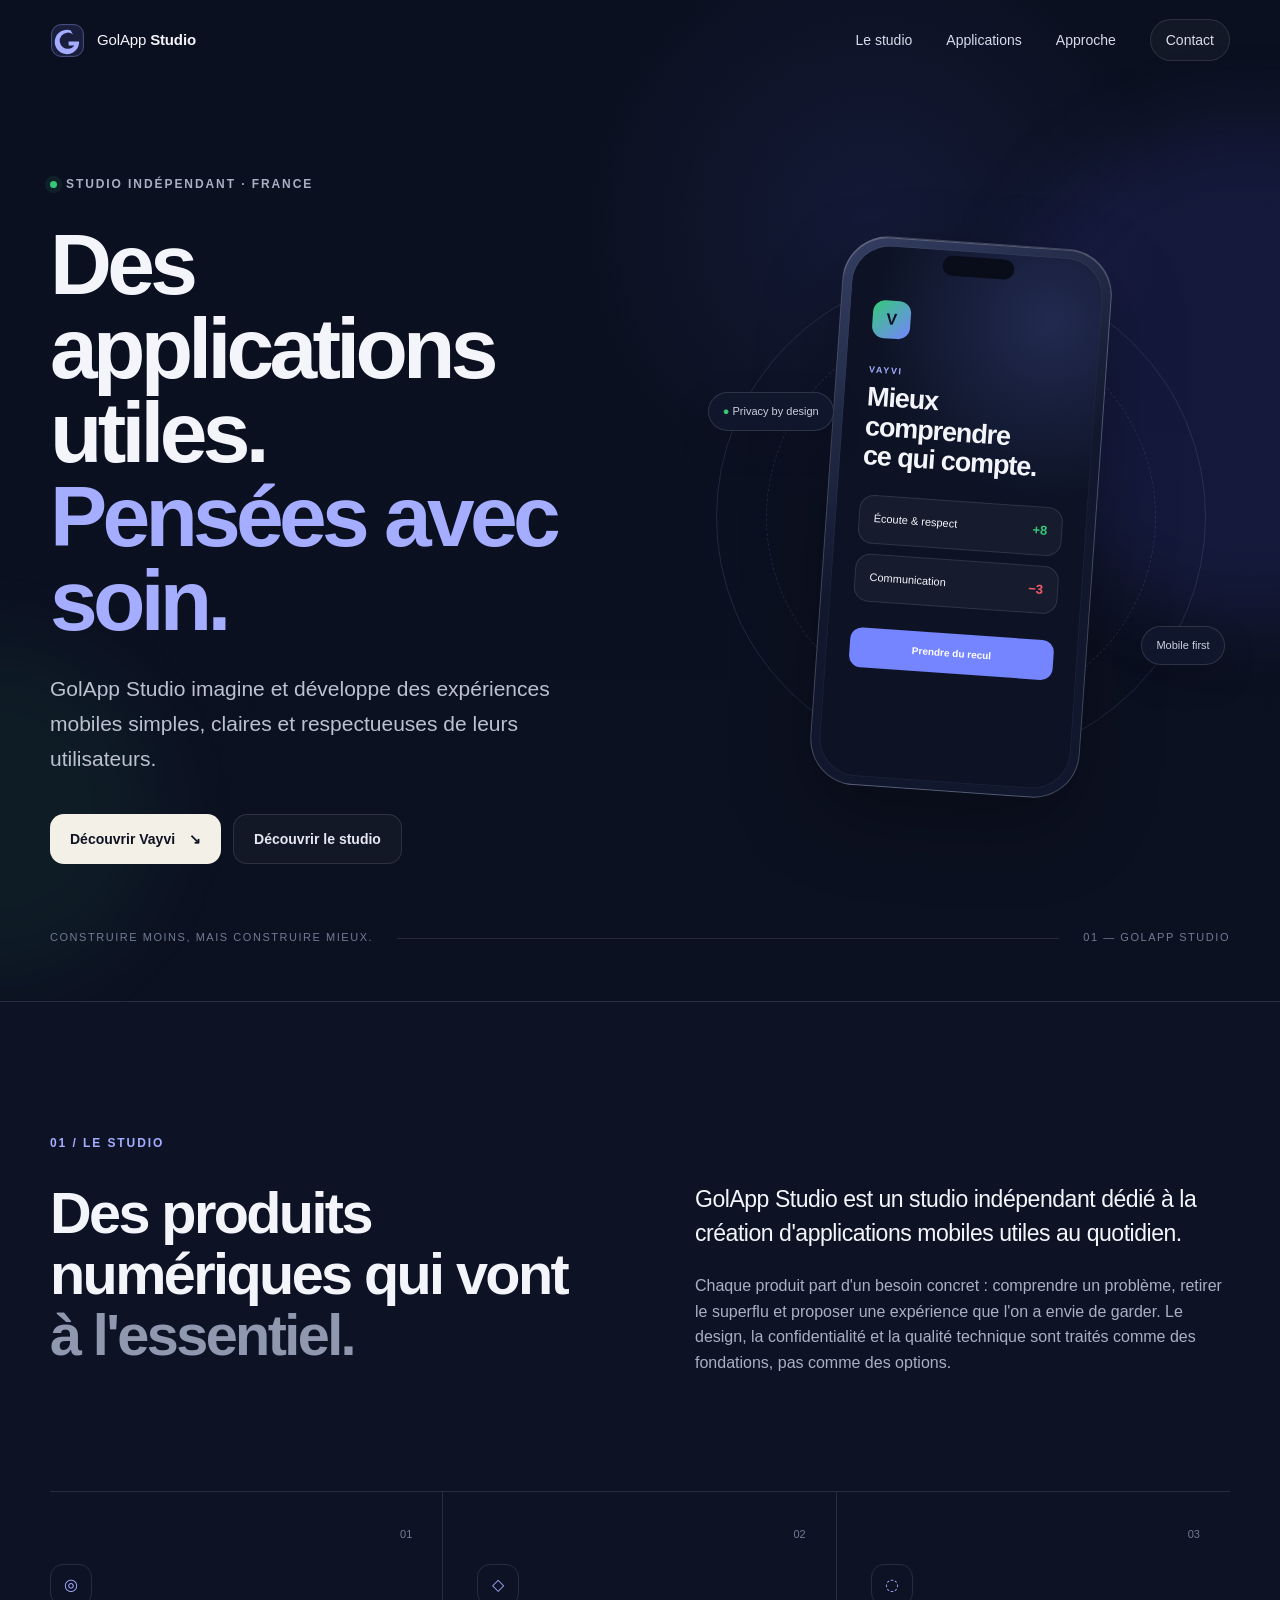
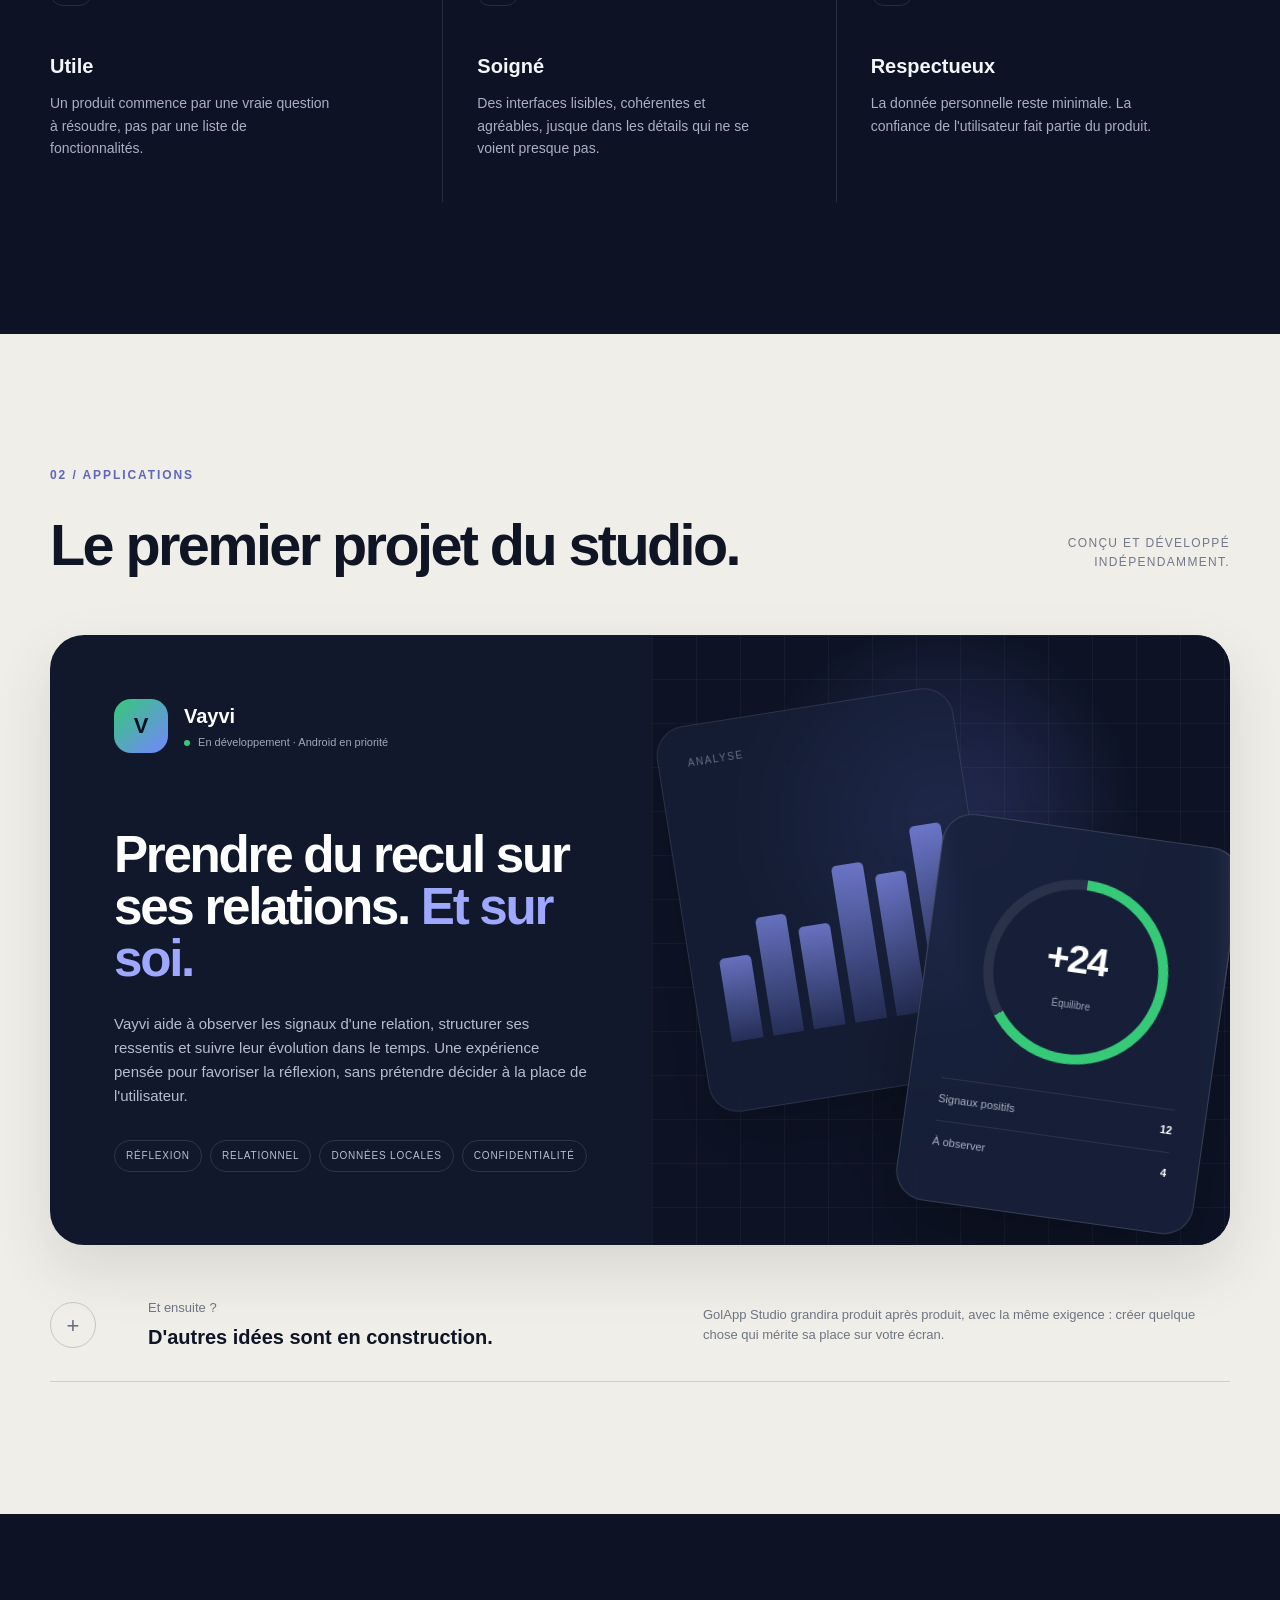
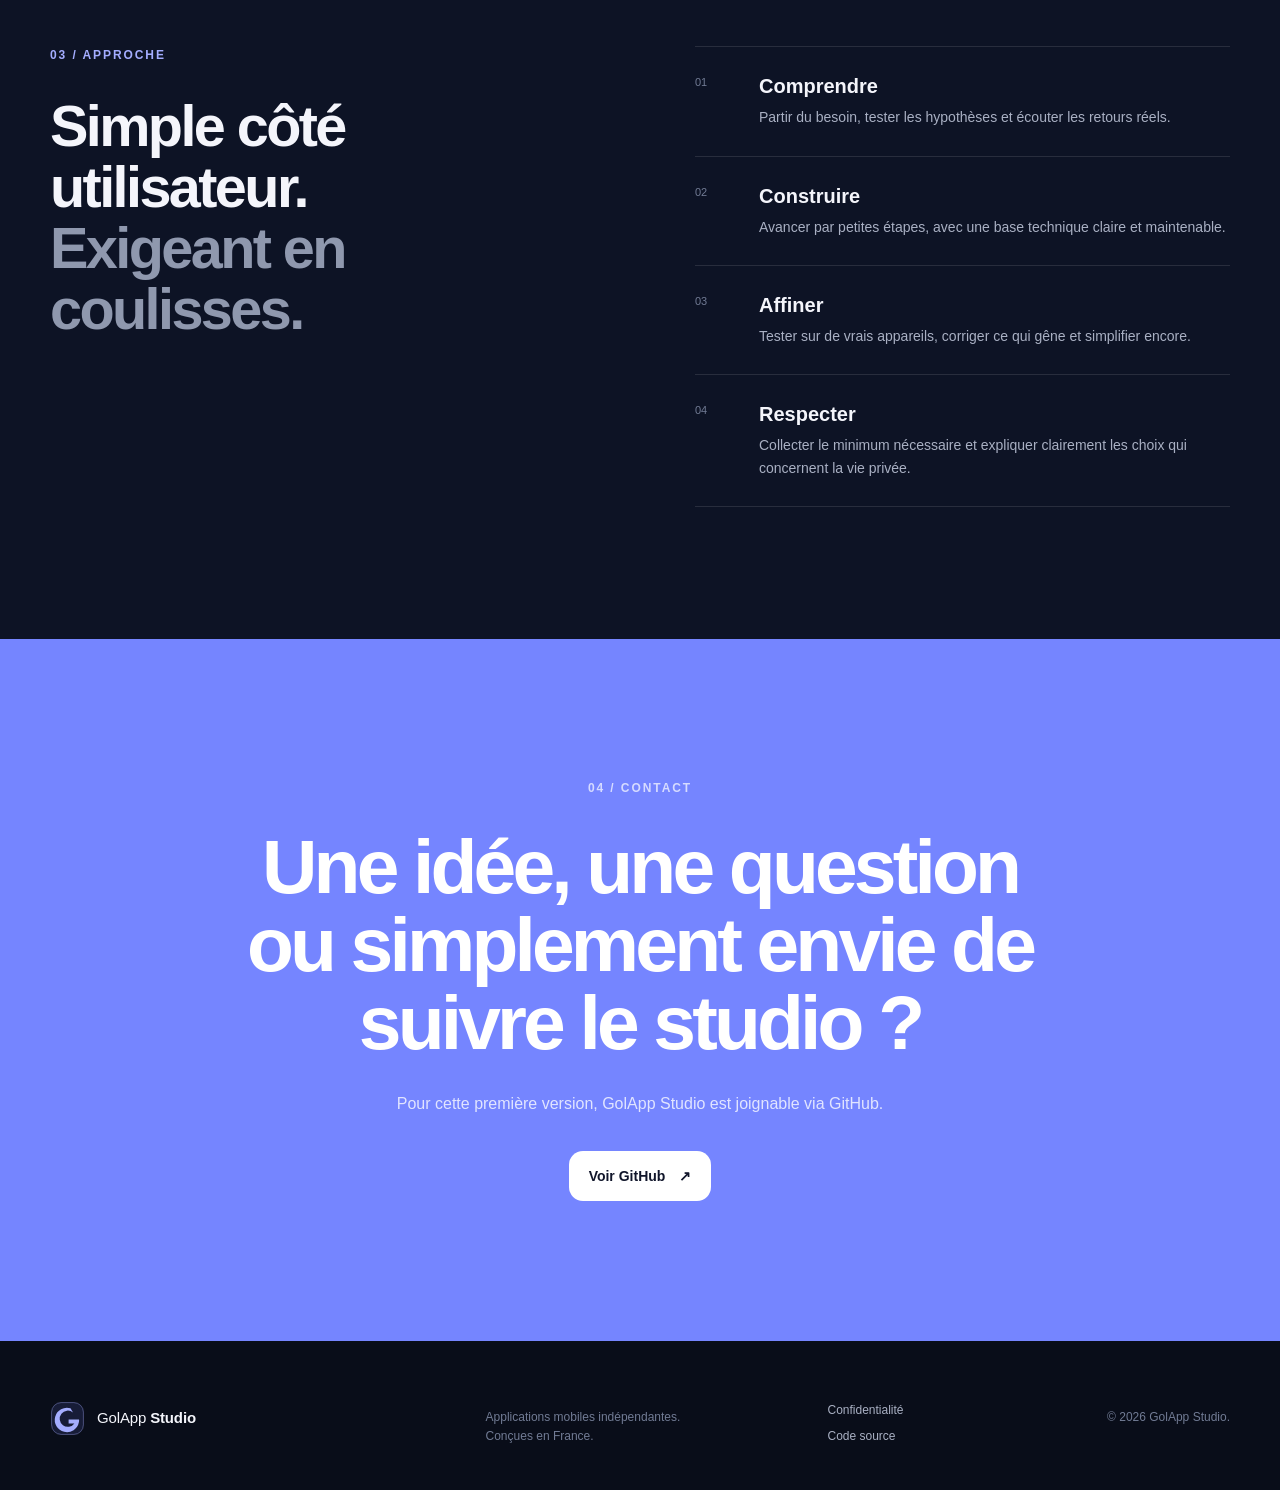
==== index.html @ 50e621d4 "feat: launch GolApp Studio showcase website" ====
<!doctype html>
<html lang="fr">
<head>
  <meta charset="utf-8">
  <meta name="viewport" content="width=device-width, initial-scale=1">
  <meta name="theme-color" content="#0b1020">
  <meta name="description" content="GolApp Studio conçoit des applications mobiles utiles, soignées et respectueuses de leurs utilisateurs. Découvrez le studio et Vayvi.">
  <meta property="og:title" content="GolApp Studio — Des applications utiles, pensées avec soin.">
  <meta property="og:description" content="Studio indépendant de création d'applications mobiles. Découvrez GolApp Studio et Vayvi.">
  <meta property="og:type" content="website">
  <meta property="og:locale" content="fr_FR">
  <link rel="canonical" href="https://shamsgolap.github.io/golapp-studio-website/">
  <link rel="icon" href="./favicon.svg" type="image/svg+xml">
  <link rel="stylesheet" href="./styles.css">
  <title>GolApp Studio — Studio indépendant d'applications mobiles</title>
</head>
<body>
  <a class="skip-link" href="#main">Aller au contenu</a>

  <header class="site-header" data-header>
    <div class="container nav-shell">
      <a class="brand" href="#top" aria-label="GolApp Studio — Accueil">
        <span class="brand-mark" aria-hidden="true">
          <svg viewBox="0 0 44 44" role="img">
            <rect x="2" y="2" width="40" height="40" rx="12"></rect>
            <path d="M28.9 14.4a10.2 10.2 0 1 0 1.8 13.8h-7.3v-5.1h13.1c.2 1.2.1 2.4-.2 3.6A15.3 15.3 0 1 1 25.8 9.2l3.1 5.2Z"></path>
          </svg>
        </span>
        <span>GolApp <strong>Studio</strong></span>
      </a>

      <button class="nav-toggle" type="button" aria-expanded="false" aria-controls="site-nav" data-nav-toggle>
        <span></span><span></span>
        <span class="sr-only">Ouvrir le menu</span>
      </button>

      <nav id="site-nav" class="site-nav" aria-label="Navigation principale" data-nav>
        <a href="#studio">Le studio</a>
        <a href="#applications">Applications</a>
        <a href="#approche">Approche</a>
        <a href="#contact" class="nav-cta">Contact</a>
      </nav>
    </div>
  </header>

  <main id="main">
    <section class="hero" id="top">
      <div class="hero-glow hero-glow-a" aria-hidden="true"></div>
      <div class="hero-glow hero-glow-b" aria-hidden="true"></div>
      <div class="container hero-grid">
        <div class="hero-copy reveal">
          <div class="eyebrow"><span class="status-dot"></span> Studio indépendant · France</div>
          <h1>Des applications utiles.<br><span>Pensées avec soin.</span></h1>
          <p class="hero-lead">
            GolApp Studio imagine et développe des expériences mobiles simples, claires et respectueuses de leurs utilisateurs.
          </p>
          <div class="hero-actions">
            <a class="button button-primary" href="#applications">Découvrir Vayvi <span aria-hidden="true">↘</span></a>
            <a class="button button-ghost" href="#studio">Découvrir le studio</a>
          </div>
        </div>

        <div class="hero-visual reveal reveal-delay" aria-label="Aperçu graphique de l'univers GolApp Studio">
          <div class="orbit orbit-one"></div>
          <div class="orbit orbit-two"></div>
          <div class="phone">
            <div class="phone-top"><span></span></div>
            <div class="phone-screen">
              <div class="mini-brand">V</div>
              <p class="phone-kicker">VAYVI</p>
              <h2>Mieux comprendre<br>ce qui compte.</h2>
              <div class="signal-card signal-green">
                <span>Écoute & respect</span>
                <strong>+8</strong>
              </div>
              <div class="signal-card signal-red">
                <span>Communication</span>
                <strong>−3</strong>
              </div>
              <div class="phone-pill">Prendre du recul</div>
            </div>
          </div>
          <div class="floating-chip chip-one"><span>●</span> Privacy by design</div>
          <div class="floating-chip chip-two">Mobile first</div>
        </div>
      </div>

      <div class="container hero-foot reveal">
        <p>Construire moins, mais construire mieux.</p>
        <div class="hero-line"></div>
        <span>01 — GolApp Studio</span>
      </div>
    </section>

    <section class="section studio-section" id="studio">
      <div class="container section-grid">
        <div class="section-heading reveal">
          <p class="section-index">01 / LE STUDIO</p>
          <h2>Des produits numériques qui vont <span>à l'essentiel.</span></h2>
        </div>
        <div class="section-copy reveal">
          <p class="large-copy">
            GolApp Studio est un studio indépendant dédié à la création d'applications mobiles utiles au quotidien.
          </p>
          <p>
            Chaque produit part d'un besoin concret : comprendre un problème, retirer le superflu et proposer une expérience que l'on a envie de garder. Le design, la confidentialité et la qualité technique sont traités comme des fondations, pas comme des options.
          </p>
        </div>
      </div>

      <div class="container principles">
        <article class="principle reveal">
          <span class="principle-number">01</span>
          <div class="principle-icon" aria-hidden="true">◎</div>
          <h3>Utile</h3>
          <p>Un produit commence par une vraie question à résoudre, pas par une liste de fonctionnalités.</p>
        </article>
        <article class="principle reveal">
          <span class="principle-number">02</span>
          <div class="principle-icon" aria-hidden="true">◇</div>
          <h3>Soigné</h3>
          <p>Des interfaces lisibles, cohérentes et agréables, jusque dans les détails qui ne se voient presque pas.</p>
        </article>
        <article class="principle reveal">
          <span class="principle-number">03</span>
          <div class="principle-icon" aria-hidden="true">◌</div>
          <h3>Respectueux</h3>
          <p>La donnée personnelle reste minimale. La confiance de l'utilisateur fait partie du produit.</p>
        </article>
      </div>
    </section>

    <section class="section apps-section" id="applications">
      <div class="container">
        <div class="section-heading section-heading-row reveal">
          <div>
            <p class="section-index">02 / APPLICATIONS</p>
            <h2>Le premier projet du studio.</h2>
          </div>
          <p class="section-note">Conçu et développé<br>indépendamment.</p>
        </div>

        <article class="project-card reveal">
          <div class="project-copy">
            <div class="project-meta">
              <span class="app-icon" aria-hidden="true">V</span>
              <div>
                <p class="project-name">Vayvi</p>
                <p class="project-state"><span></span> En développement · Android en priorité</p>
              </div>
            </div>
            <h3>Prendre du recul sur ses relations. <span>Et sur soi.</span></h3>
            <p class="project-description">
              Vayvi aide à observer les signaux d'une relation, structurer ses ressentis et suivre leur évolution dans le temps. Une expérience pensée pour favoriser la réflexion, sans prétendre décider à la place de l'utilisateur.
            </p>
            <div class="tag-row" aria-label="Caractéristiques de Vayvi">
              <span>Réflexion</span>
              <span>Relationnel</span>
              <span>Données locales</span>
              <span>Confidentialité</span>
            </div>
          </div>

          <div class="project-art" aria-hidden="true">
            <div class="vayvi-card card-back">
              <div class="card-label">ANALYSE</div>
              <div class="chart">
                <i style="height:38%"></i><i style="height:54%"></i><i style="height:47%"></i><i style="height:72%"></i><i style="height:65%"></i><i style="height:84%"></i>
              </div>
            </div>
            <div class="vayvi-card card-front">
              <div class="score-ring">
                <div><strong>+24</strong><span>Équilibre</span></div>
              </div>
              <div class="mini-stat"><span>Signaux positifs</span><strong>12</strong></div>
              <div class="mini-stat"><span>À observer</span><strong>4</strong></div>
            </div>
          </div>
        </article>

        <div class="next-project reveal">
          <span class="next-index">+</span>
          <div>
            <p>Et ensuite ?</p>
            <h3>D'autres idées sont en construction.</h3>
          </div>
          <p>GolApp Studio grandira produit après produit, avec la même exigence : créer quelque chose qui mérite sa place sur votre écran.</p>
        </div>
      </div>
    </section>

    <section class="section approach-section" id="approche">
      <div class="container section-grid">
        <div class="section-heading reveal">
          <p class="section-index">03 / APPROCHE</p>
          <h2>Simple côté utilisateur.<br><span>Exigeant en coulisses.</span></h2>
        </div>
        <div class="approach-list reveal">
          <div class="approach-item">
            <span>01</span>
            <div><h3>Comprendre</h3><p>Partir du besoin, tester les hypothèses et écouter les retours réels.</p></div>
          </div>
          <div class="approach-item">
            <span>02</span>
            <div><h3>Construire</h3><p>Avancer par petites étapes, avec une base technique claire et maintenable.</p></div>
          </div>
          <div class="approach-item">
            <span>03</span>
            <div><h3>Affiner</h3><p>Tester sur de vrais appareils, corriger ce qui gêne et simplifier encore.</p></div>
          </div>
          <div class="approach-item">
            <span>04</span>
            <div><h3>Respecter</h3><p>Collecter le minimum nécessaire et expliquer clairement les choix qui concernent la vie privée.</p></div>
          </div>
        </div>
      </div>
    </section>

    <section class="contact-section" id="contact">
      <div class="container contact-inner reveal">
        <p class="section-index">04 / CONTACT</p>
        <h2>Une idée, une question<br>ou simplement envie de suivre le studio ?</h2>
        <p>Pour cette première version, GolApp Studio est joignable via GitHub.</p>
        <a class="button button-light" href="https://github.com/ShamsGolap" target="_blank" rel="noopener noreferrer">
          Voir GitHub <span aria-hidden="true">↗</span>
        </a>
      </div>
    </section>
  </main>

  <footer class="site-footer">
    <div class="container footer-grid">
      <a class="brand footer-brand" href="#top">
        <span class="brand-mark" aria-hidden="true">
          <svg viewBox="0 0 44 44"><rect x="2" y="2" width="40" height="40" rx="12"></rect><path d="M28.9 14.4a10.2 10.2 0 1 0 1.8 13.8h-7.3v-5.1h13.1c.2 1.2.1 2.4-.2 3.6A15.3 15.3 0 1 1 25.8 9.2l3.1 5.2Z"></path></svg>
        </span>
        <span>GolApp <strong>Studio</strong></span>
      </a>
      <p>Applications mobiles indépendantes.<br>Conçues en France.</p>
      <div class="footer-links">
        <a href="./confidentialite.html">Confidentialité</a>
        <a href="https://github.com/ShamsGolap/golapp-studio-website" target="_blank" rel="noopener noreferrer">Code source</a>
      </div>
      <p class="copyright">© <span data-year>2026</span> GolApp Studio.</p>
    </div>
  </footer>

  <script src="./script.js"></script>
</body>
</html>
---- styles.css ----
:root {
  --bg: #0b1020;
  --bg-soft: #10172b;
  --surface: #141d35;
  --surface-2: #18223c;
  --ink: #f4f5fb;
  --muted: #a9b0c3;
  --faint: #717b94;
  --line: rgba(255,255,255,.11);
  --accent: #7585ff;
  --accent-2: #a4adff;
  --green: #35c978;
  --red: #f45b69;
  --cream: #f3f0e8;
  --dark-ink: #101526;
  --radius: 28px;
  --container: 1180px;
  --shadow: 0 32px 80px rgba(0,0,0,.28);
}

* { box-sizing: border-box; }
html { scroll-behavior: smooth; }
body {
  margin: 0;
  background: var(--bg);
  color: var(--ink);
  font-family: Inter, ui-sans-serif, -apple-system, BlinkMacSystemFont, "Segoe UI", sans-serif;
  font-size: 16px;
  line-height: 1.6;
  -webkit-font-smoothing: antialiased;
}
body.nav-open { overflow: hidden; }
a { color: inherit; text-decoration: none; }
button, a { -webkit-tap-highlight-color: transparent; }
button { font: inherit; }
svg { display: block; width: 100%; height: 100%; }
.container { width: min(calc(100% - 48px), var(--container)); margin-inline: auto; }
.sr-only {
  position: absolute; width: 1px; height: 1px; padding: 0; margin: -1px;
  overflow: hidden; clip: rect(0,0,0,0); white-space: nowrap; border: 0;
}
.skip-link {
  position: fixed; z-index: 100; top: 12px; left: 12px; padding: 10px 14px;
  background: var(--cream); color: var(--dark-ink); border-radius: 10px;
  transform: translateY(-160%); transition: transform .2s ease;
}
.skip-link:focus { transform: translateY(0); }

.site-header {
  position: fixed; z-index: 50; top: 0; left: 0; right: 0;
  transition: background .25s ease, border-color .25s ease, backdrop-filter .25s ease;
}
.site-header.scrolled {
  background: rgba(11,16,32,.78);
  border-bottom: 1px solid var(--line);
  backdrop-filter: blur(18px);
}
.nav-shell { min-height: 80px; display: flex; align-items: center; justify-content: space-between; }
.brand { display: inline-flex; align-items: center; gap: 12px; font-size: 15px; letter-spacing: -.01em; }
.brand strong { font-weight: 650; }
.brand-mark { width: 35px; height: 35px; }
.brand-mark rect { fill: rgba(117,133,255,.13); stroke: rgba(164,173,255,.5); }
.brand-mark path { fill: var(--accent-2); }
.site-nav { display: flex; align-items: center; gap: 34px; color: #d8dceb; font-size: 14px; }
.site-nav > a { transition: color .2s ease; }
.site-nav > a:hover, .site-nav > a:focus-visible { color: #fff; }
.nav-cta {
  padding: 9px 15px; border: 1px solid var(--line); border-radius: 999px;
  background: rgba(255,255,255,.035);
}
.nav-toggle { display: none; border: 0; background: transparent; color: #fff; width: 44px; height: 44px; }
.nav-toggle span:not(.sr-only) { display: block; width: 22px; height: 1px; background: currentColor; margin: 6px auto; }

.hero {
  position: relative; min-height: 900px; overflow: hidden;
  padding: 170px 0 54px;
  background:
    radial-gradient(circle at 68% 22%, rgba(81,95,219,.12), transparent 25%),
    linear-gradient(180deg, #0b1020 0%, #0c1121 100%);
}
.hero::before {
  content: ""; position: absolute; inset: 0; pointer-events: none; opacity: .22;
  background-image: linear-gradient(rgba(255,255,255,.035) 1px, transparent 1px), linear-gradient(90deg, rgba(255,255,255,.035) 1px, transparent 1px);
  background-size: 64px 64px;
  mask-image: linear-gradient(to bottom, rgba(0,0,0,.7), transparent 85%);
}
.hero-glow { position: absolute; border-radius: 50%; filter: blur(40px); pointer-events: none; }
.hero-glow-a { width: 500px; height: 500px; right: -220px; top: 120px; background: rgba(95,91,255,.12); }
.hero-glow-b { width: 340px; height: 340px; left: -180px; bottom: 20px; background: rgba(53,201,120,.06); }
.hero-grid { position: relative; display: grid; grid-template-columns: 1.03fr .97fr; gap: 70px; align-items: center; }
.eyebrow, .section-index {
  text-transform: uppercase; font-size: 12px; font-weight: 650; letter-spacing: .16em; color: var(--muted);
}
.eyebrow { display: inline-flex; gap: 9px; align-items: center; margin-bottom: 28px; }
.status-dot { width: 7px; height: 7px; border-radius: 50%; background: var(--green); box-shadow: 0 0 0 5px rgba(53,201,120,.09); }
.hero h1 {
  max-width: 760px; margin: 0; font-size: clamp(54px, 6.7vw, 92px); line-height: .98;
  letter-spacing: -.055em; font-weight: 720;
}
.hero h1 span { color: var(--accent-2); }
.hero-lead { max-width: 610px; margin: 30px 0 0; color: #bbc1d0; font-size: clamp(18px, 2vw, 21px); line-height: 1.65; }
.hero-actions { display: flex; flex-wrap: wrap; gap: 12px; margin-top: 38px; }
.button {
  min-height: 50px; display: inline-flex; align-items: center; justify-content: center; gap: 14px;
  padding: 0 20px; border-radius: 14px; font-size: 14px; font-weight: 650;
  transition: transform .2s ease, background .2s ease, border-color .2s ease;
}
.button:hover { transform: translateY(-2px); }
.button-primary { color: #0e1324; background: var(--cream); }
.button-ghost { border: 1px solid var(--line); background: rgba(255,255,255,.03); color: #e5e8f2; }
.button-ghost:hover { border-color: rgba(255,255,255,.22); background: rgba(255,255,255,.06); }

.hero-visual { position: relative; min-height: 570px; display: grid; place-items: center; }
.orbit { position: absolute; border: 1px solid rgba(164,173,255,.14); border-radius: 50%; }
.orbit-one { width: 490px; height: 490px; }
.orbit-two { width: 390px; height: 390px; border-style: dashed; }
.phone {
  position: relative; z-index: 2; width: 270px; height: 550px; padding: 9px;
  border-radius: 46px; background: linear-gradient(145deg, #343e61, #11182e 50%);
  border: 1px solid rgba(255,255,255,.2); box-shadow: var(--shadow), inset 0 1px rgba(255,255,255,.2);
  transform: rotate(4deg);
}
.phone::after {
  content: ""; position: absolute; inset: 8px; border-radius: 38px; pointer-events: none;
  box-shadow: inset 0 0 0 1px rgba(255,255,255,.04);
}
.phone-top { position: absolute; z-index: 4; left: 50%; top: 14px; transform: translateX(-50%); width: 72px; height: 20px; background: #090d19; border-radius: 14px; }
.phone-screen { height: 100%; padding: 54px 23px 22px; border-radius: 38px; overflow: hidden; background: radial-gradient(circle at 80% 12%, rgba(117,133,255,.2), transparent 35%), #0d1325; }
.mini-brand { display: grid; place-items: center; width: 38px; height: 38px; border-radius: 12px; font-weight: 800; color: #0c1120; background: linear-gradient(135deg, var(--green), var(--accent)); }
.phone-kicker { margin: 25px 0 6px; color: var(--accent-2); letter-spacing: .18em; font-size: 9px; font-weight: 750; }
.phone h2 { margin: 0 0 24px; font-size: 27px; line-height: 1.08; letter-spacing: -.04em; }
.signal-card { display: flex; align-items: center; justify-content: space-between; margin: 10px 0; padding: 13px 14px; border: 1px solid var(--line); border-radius: 15px; background: rgba(255,255,255,.04); font-size: 11px; }
.signal-card strong { font-size: 13px; }
.signal-green strong { color: var(--green); }
.signal-red strong { color: var(--red); }
.phone-pill { margin-top: 26px; padding: 12px; border-radius: 12px; text-align: center; background: var(--accent); color: #fff; font-size: 10px; font-weight: 700; }
.floating-chip {
  position: absolute; z-index: 4; padding: 10px 14px; border: 1px solid rgba(255,255,255,.12);
  border-radius: 999px; background: rgba(18,26,48,.8); backdrop-filter: blur(14px);
  box-shadow: 0 12px 35px rgba(0,0,0,.18); color: #cbd0df; font-size: 11px;
}
.floating-chip span { color: var(--green); }
.chip-one { left: 3%; top: 28%; }
.chip-two { right: 1%; bottom: 24%; }
.hero-foot { position: relative; display: flex; align-items: center; gap: 24px; margin-top: 65px; color: var(--faint); font-size: 11px; text-transform: uppercase; letter-spacing: .14em; }
.hero-foot p { margin: 0; white-space: nowrap; }
.hero-line { flex: 1; height: 1px; background: var(--line); }

.section { padding: 132px 0; }
.section-grid { display: grid; grid-template-columns: 1fr 1fr; gap: 110px; }
.section-index { margin: 0 0 30px; color: var(--accent-2); }
.section-heading h2 { margin: 0; font-size: clamp(40px, 4.5vw, 62px); line-height: 1.06; letter-spacing: -.045em; }
.section-heading h2 span { color: #8f98ae; }
.section-copy { padding-top: 48px; color: var(--muted); }
.section-copy p { max-width: 560px; }
.large-copy { margin-top: 0; color: var(--ink); font-size: 23px; line-height: 1.48; letter-spacing: -.02em; }
.studio-section { background: #0d1325; border-top: 1px solid var(--line); }
.principles { display: grid; grid-template-columns: repeat(3, 1fr); margin-top: 100px; border-top: 1px solid var(--line); }
.principle { position: relative; min-height: 310px; padding: 32px 34px 22px 0; border-right: 1px solid var(--line); }
.principle + .principle { padding-left: 34px; }
.principle:last-child { border-right: 0; padding-right: 0; }
.principle-number { position: absolute; top: 34px; right: 30px; color: var(--faint); font-size: 11px; }
.principle-icon { width: 42px; height: 42px; margin: 40px 0 44px; display: grid; place-items: center; border: 1px solid var(--line); border-radius: 13px; color: var(--accent-2); }
.principle h3 { margin: 0 0 10px; font-size: 20px; }
.principle p { max-width: 290px; margin: 0; color: var(--muted); font-size: 14px; }

.apps-section { background: #f0eee8; color: var(--dark-ink); }
.apps-section .section-index { color: #5f66bb; }
.section-heading-row { display: flex; align-items: flex-end; justify-content: space-between; margin-bottom: 58px; }
.section-note { margin: 0 0 4px; color: #73788a; font-size: 12px; text-align: right; text-transform: uppercase; letter-spacing: .11em; }
.project-card {
  min-height: 610px; display: grid; grid-template-columns: 1.02fr .98fr; overflow: hidden;
  background: #11182c; color: #fff; border-radius: 34px; box-shadow: 0 24px 60px rgba(36,40,55,.12);
}
.project-copy { padding: clamp(34px,5vw,72px); }
.project-meta { display: flex; align-items: center; gap: 16px; margin-bottom: 76px; }
.app-icon { display: grid; place-items: center; width: 54px; height: 54px; flex: none; border-radius: 17px; background: linear-gradient(135deg, var(--green), var(--accent)); color: #0c1120; font-size: 22px; font-weight: 850; }
.project-name { margin: 0; font-size: 20px; font-weight: 700; }
.project-state { margin: 2px 0 0; color: #9fa7bc; font-size: 11px; }
.project-state span { display: inline-block; width: 6px; height: 6px; margin-right: 5px; border-radius: 50%; background: var(--green); }
.project-card h3 { max-width: 610px; margin: 0; font-size: clamp(38px,4vw,57px); line-height: 1.02; letter-spacing: -.045em; }
.project-card h3 span { color: #9fa8ff; }
.project-description { max-width: 570px; margin: 27px 0 32px; color: #b7bdcd; font-size: 15px; }
.tag-row { display: flex; flex-wrap: wrap; gap: 8px; }
.tag-row span { padding: 7px 11px; border: 1px solid rgba(255,255,255,.12); border-radius: 999px; color: #b9c0d0; font-size: 10px; text-transform: uppercase; letter-spacing: .08em; }
.project-art { position: relative; overflow: hidden; min-height: 610px; background: radial-gradient(circle at 50% 30%, rgba(117,133,255,.25), transparent 38%), #0d1325; }
.project-art::before { content: ""; position: absolute; inset: 0; background-image: linear-gradient(rgba(255,255,255,.035) 1px, transparent 1px), linear-gradient(90deg, rgba(255,255,255,.035) 1px, transparent 1px); background-size: 44px 44px; }
.vayvi-card { position: absolute; width: 300px; height: 390px; border: 1px solid rgba(255,255,255,.14); border-radius: 30px; background: rgba(24,34,60,.88); backdrop-filter: blur(12px); box-shadow: 0 35px 70px rgba(0,0,0,.25); }
.card-back { left: 5%; top: 70px; padding: 29px; transform: rotate(-9deg); opacity: .7; }
.card-front { right: 2%; bottom: 26px; padding: 31px; transform: rotate(8deg); }
.card-label { color: #8f98ae; font-size: 10px; letter-spacing: .16em; }
.chart { height: 220px; display: flex; align-items: flex-end; gap: 10px; margin-top: 54px; }
.chart i { flex: 1; border-radius: 5px 5px 0 0; background: linear-gradient(to top, rgba(117,133,255,.25), #8c98ff); }
.score-ring { width: 185px; height: 185px; margin: 18px auto 30px; display: grid; place-items: center; border-radius: 50%; background: conic-gradient(var(--green) 0 65%, rgba(255,255,255,.08) 65%); position: relative; }
.score-ring::after { content: ""; position: absolute; inset: 10px; border-radius: 50%; background: #171f38; }
.score-ring div { position: relative; z-index: 2; text-align: center; }
.score-ring strong { display: block; font-size: 39px; letter-spacing: -.05em; }
.score-ring span { color: #9ca5b9; font-size: 10px; }
.mini-stat { display: flex; justify-content: space-between; padding: 12px 0; border-top: 1px solid rgba(255,255,255,.09); color: #a8b0c2; font-size: 11px; }
.mini-stat strong { color: #fff; }
.next-project { display: grid; grid-template-columns: 70px 1fr 1fr; gap: 28px; align-items: center; margin-top: 25px; padding: 28px 0; border-bottom: 1px solid #d0cec7; }
.next-index { display: grid; place-items: center; width: 46px; height: 46px; border: 1px solid #c9c6bd; border-radius: 50%; color: #676d7f; font-size: 22px; }
.next-project p { margin: 0; color: #6f7482; font-size: 13px; }
.next-project h3 { margin: 3px 0 0; font-size: 20px; }

.approach-section { background: #0d1325; }
.approach-list { border-top: 1px solid var(--line); }
.approach-item { display: grid; grid-template-columns: 48px 1fr; gap: 16px; padding: 27px 0; border-bottom: 1px solid var(--line); }
.approach-item > span { color: var(--faint); font-size: 11px; }
.approach-item h3 { margin: -4px 0 4px; font-size: 20px; }
.approach-item p { margin: 0; max-width: 520px; color: var(--muted); font-size: 14px; }

.contact-section { padding: 140px 0; background: var(--accent); color: #fff; }
.contact-inner { text-align: center; }
.contact-section .section-index { color: rgba(255,255,255,.7); }
.contact-inner h2 { margin: 0 auto; max-width: 880px; font-size: clamp(44px,6vw,78px); line-height: 1.01; letter-spacing: -.05em; }
.contact-inner > p:not(.section-index) { margin: 30px auto 34px; color: rgba(255,255,255,.78); }
.button-light { background: #fff; color: #11162b; }

.site-footer { padding: 60px 0 44px; background: #090d19; }
.footer-grid { display: grid; grid-template-columns: 1.3fr 1fr .8fr auto; gap: 30px; align-items: start; }
.footer-grid > p { margin: 7px 0 0; color: var(--faint); font-size: 12px; }
.footer-links { display: flex; flex-direction: column; gap: 7px; color: var(--muted); font-size: 12px; }
.footer-links a:hover { color: #fff; }
.footer-grid .copyright { text-align: right; white-space: nowrap; }

.reveal { opacity: 0; transform: translateY(22px); transition: opacity .75s cubic-bezier(.2,.7,.2,1), transform .75s cubic-bezier(.2,.7,.2,1); }
.reveal.revealed { opacity: 1; transform: translateY(0); }
.reveal-delay { transition-delay: .12s; }

@media (max-width: 980px) {
  .hero { min-height: auto; padding-top: 145px; }
  .hero-grid { grid-template-columns: 1fr; gap: 30px; }
  .hero-copy { position: relative; z-index: 3; }
  .hero-visual { min-height: 540px; margin-top: -10px; }
  .section-grid { grid-template-columns: 1fr; gap: 38px; }
  .section-copy { padding-top: 0; }
  .principles { grid-template-columns: 1fr; }
  .principle, .principle + .principle { min-height: 230px; padding: 32px 0; border-right: 0; border-bottom: 1px solid var(--line); }
  .principle-icon { margin: 20px 0 28px; }
  .project-card { grid-template-columns: 1fr; }
  .project-art { min-height: 520px; }
  .project-meta { margin-bottom: 54px; }
  .footer-grid { grid-template-columns: 1fr 1fr; }
  .footer-grid .copyright { text-align: left; }
}

@media (max-width: 720px) {
  .container { width: min(calc(100% - 32px), var(--container)); }
  .nav-shell { min-height: 70px; }
  .nav-toggle { display: block; position: relative; z-index: 3; }
  .site-nav {
    position: fixed; inset: 0; z-index: 2; padding: 120px 26px 40px;
    display: flex; flex-direction: column; align-items: stretch; gap: 4px;
    background: rgba(9,13,25,.98); transform: translateY(-105%);
    transition: transform .35s cubic-bezier(.2,.7,.2,1);
  }
  .site-nav.open { transform: translateY(0); }
  .site-nav > a { padding: 15px 0; border-bottom: 1px solid var(--line); font-size: 24px; }
  .nav-cta { border: 0; border-radius: 0; background: transparent; }
  .hero { padding: 125px 0 36px; }
  .hero h1 { font-size: clamp(49px,15vw,70px); }
  .hero-lead { font-size: 17px; }
  .hero-actions { display: grid; }
  .hero-visual { min-height: 500px; transform: scale(.9); margin-inline: -18px; }
  .phone { width: 250px; height: 510px; }
  .orbit-one { width: 410px; height: 410px; }
  .orbit-two { width: 330px; height: 330px; }
  .chip-one { left: 0; }
  .chip-two { right: 0; }
  .hero-foot { margin-top: 30px; }
  .hero-foot p { display: none; }
  .section { padding: 92px 0; }
  .section-heading h2 { font-size: 42px; }
  .large-copy { font-size: 20px; }
  .section-heading-row { align-items: flex-start; gap: 20px; }
  .section-note { display: none; }
  .project-card { border-radius: 26px; }
  .project-copy { padding: 30px 24px 38px; }
  .project-meta { margin-bottom: 45px; }
  .project-card h3 { font-size: 40px; }
  .project-art { min-height: 450px; }
  .vayvi-card { width: 255px; height: 345px; }
  .card-front { right: -4%; }
  .card-back { left: -9%; }
  .score-ring { width: 155px; height: 155px; }
  .next-project { grid-template-columns: 54px 1fr; }
  .next-project > p:last-child { grid-column: 2; }
  .contact-section { padding: 100px 0; }
  .contact-inner h2 { font-size: 45px; }
  .footer-grid { grid-template-columns: 1fr; }
}

@media (prefers-reduced-motion: reduce) {
  html { scroll-behavior: auto; }
  *, *::before, *::after { animation-duration: .01ms !important; animation-iteration-count: 1 !important; transition-duration: .01ms !important; }
  .reveal { opacity: 1; transform: none; }
}
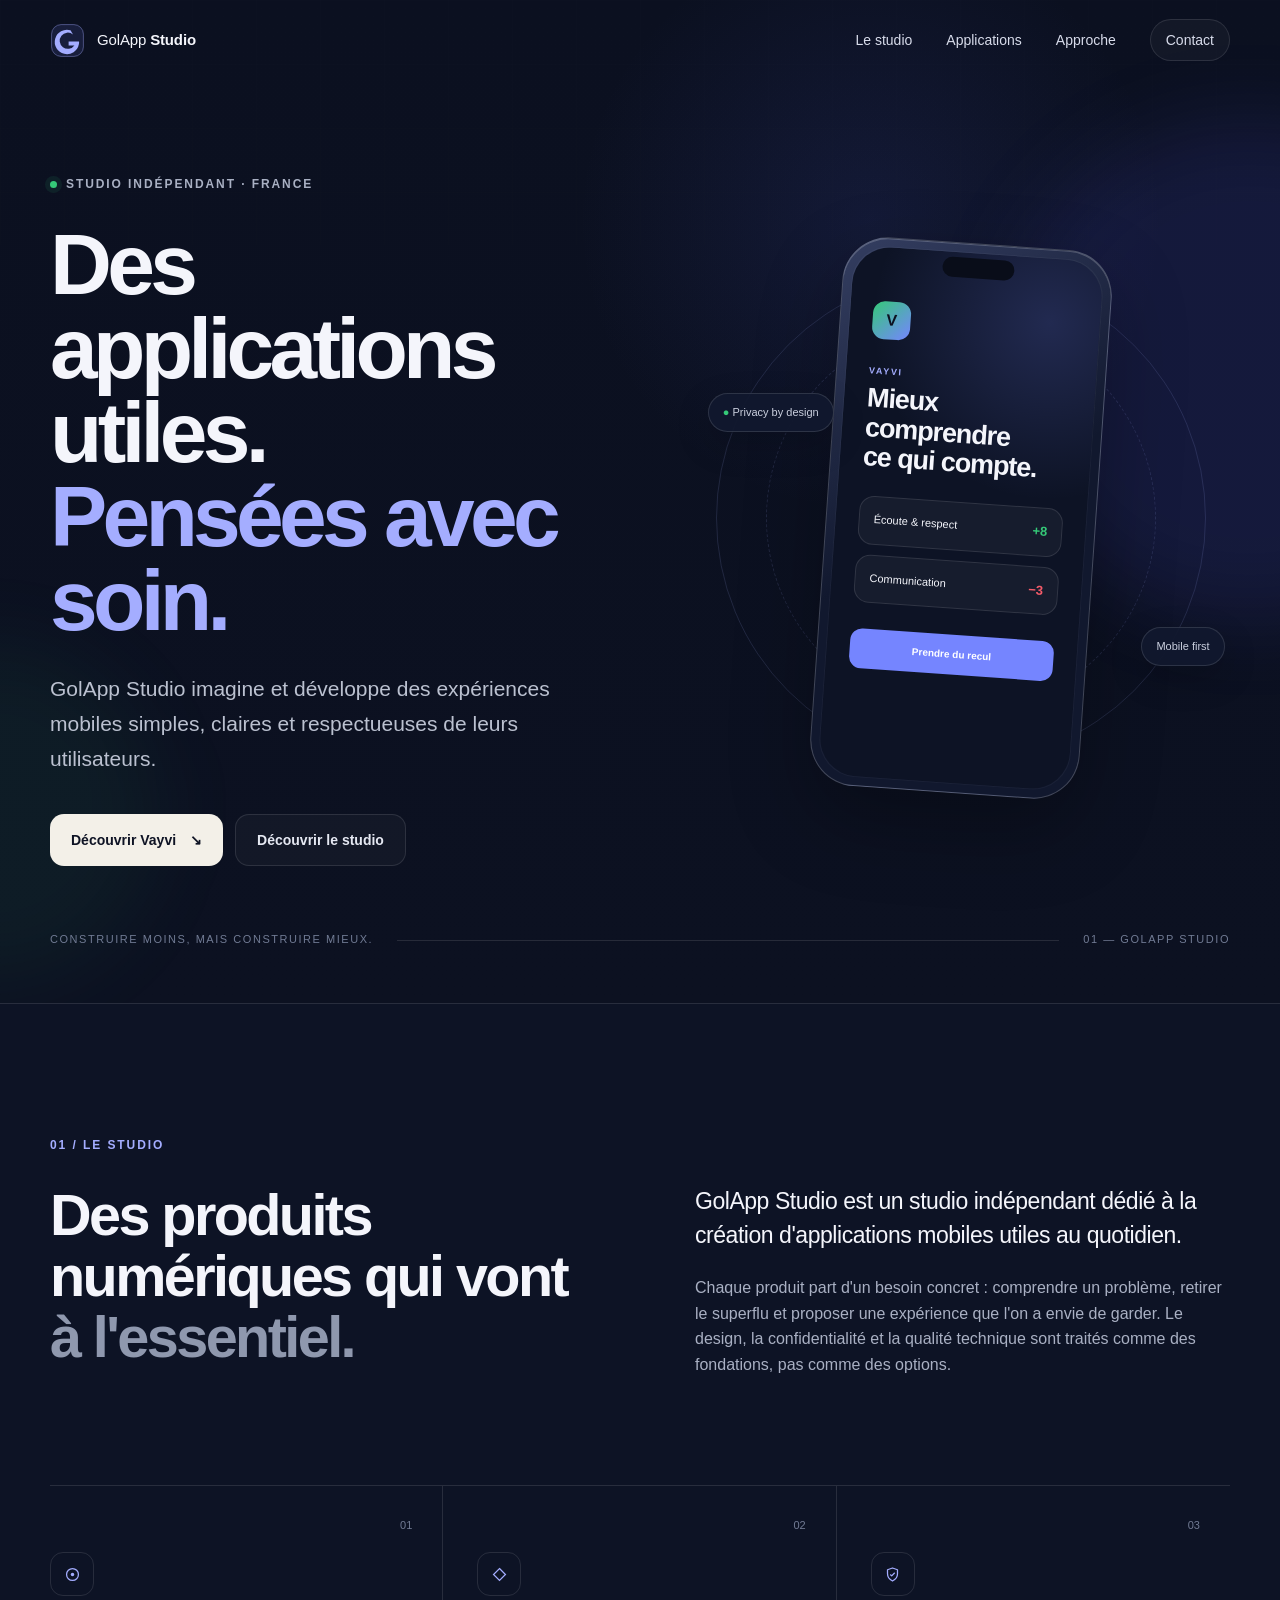
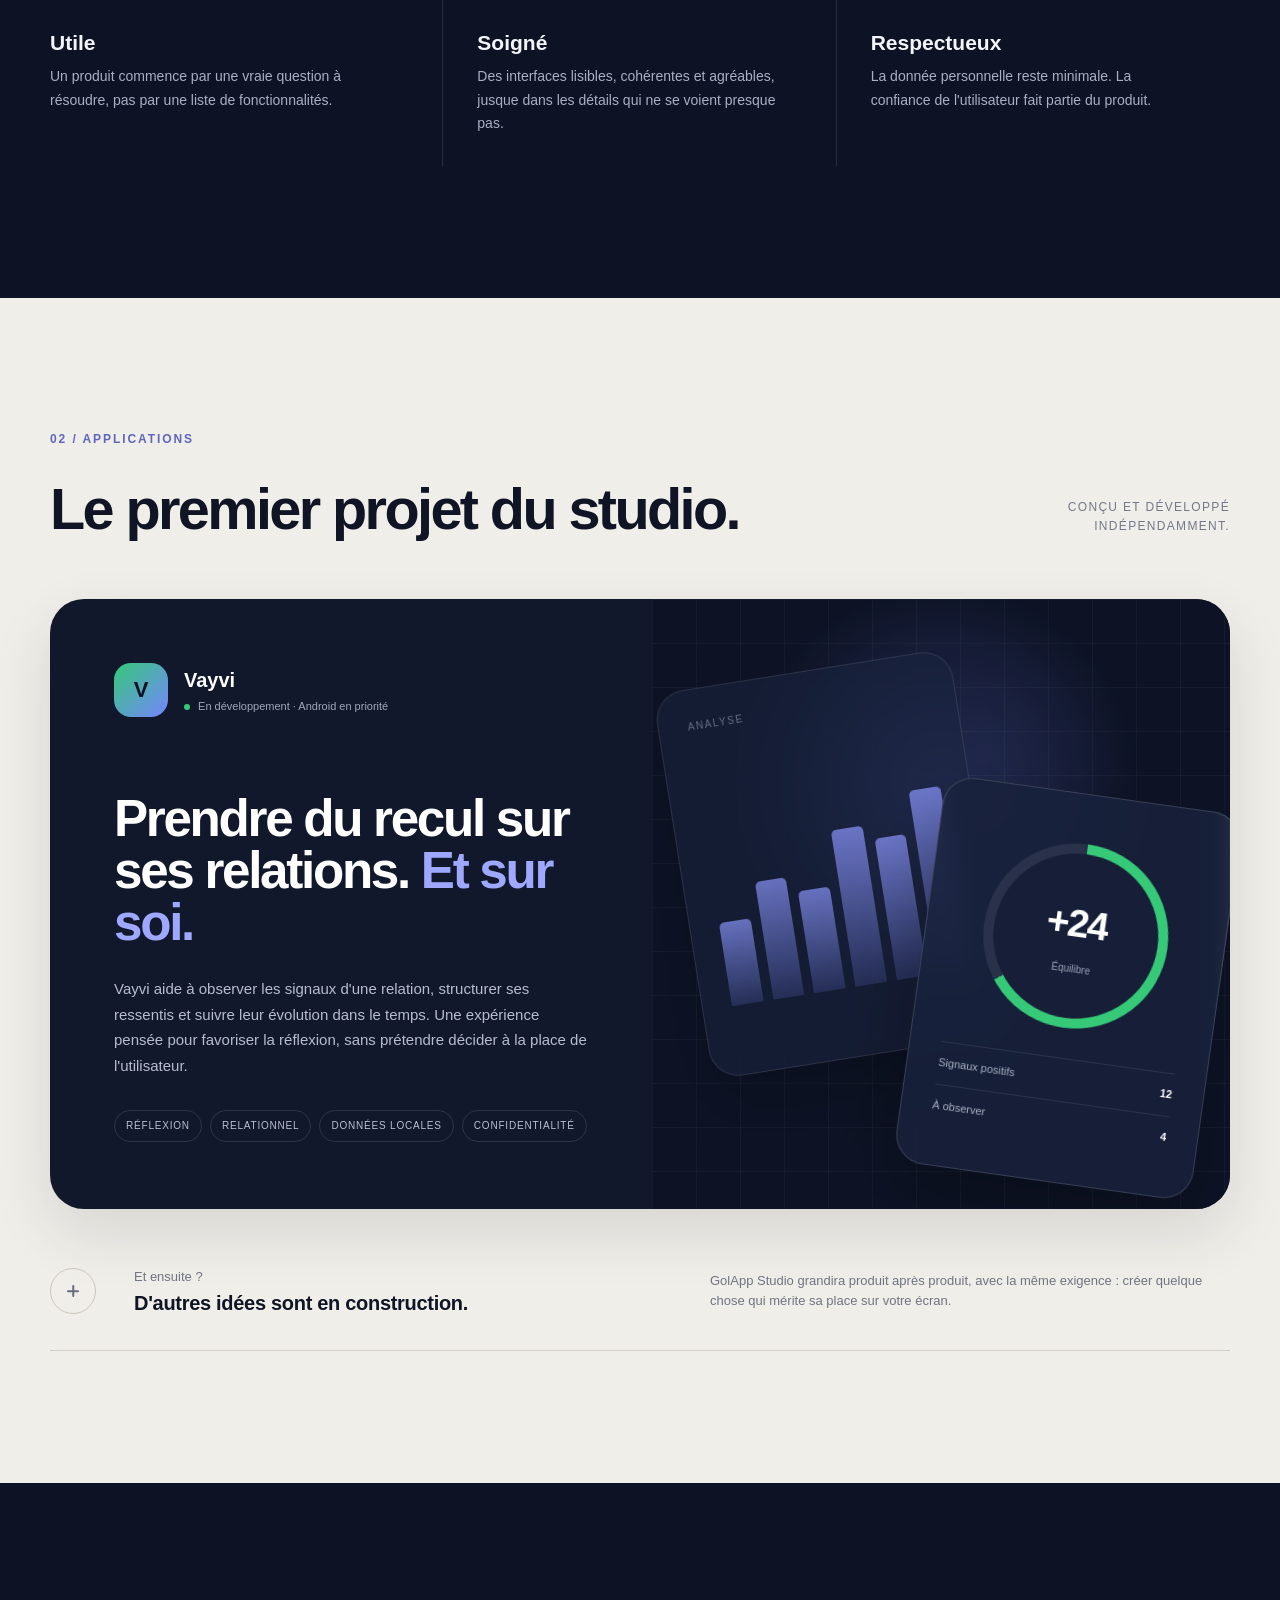
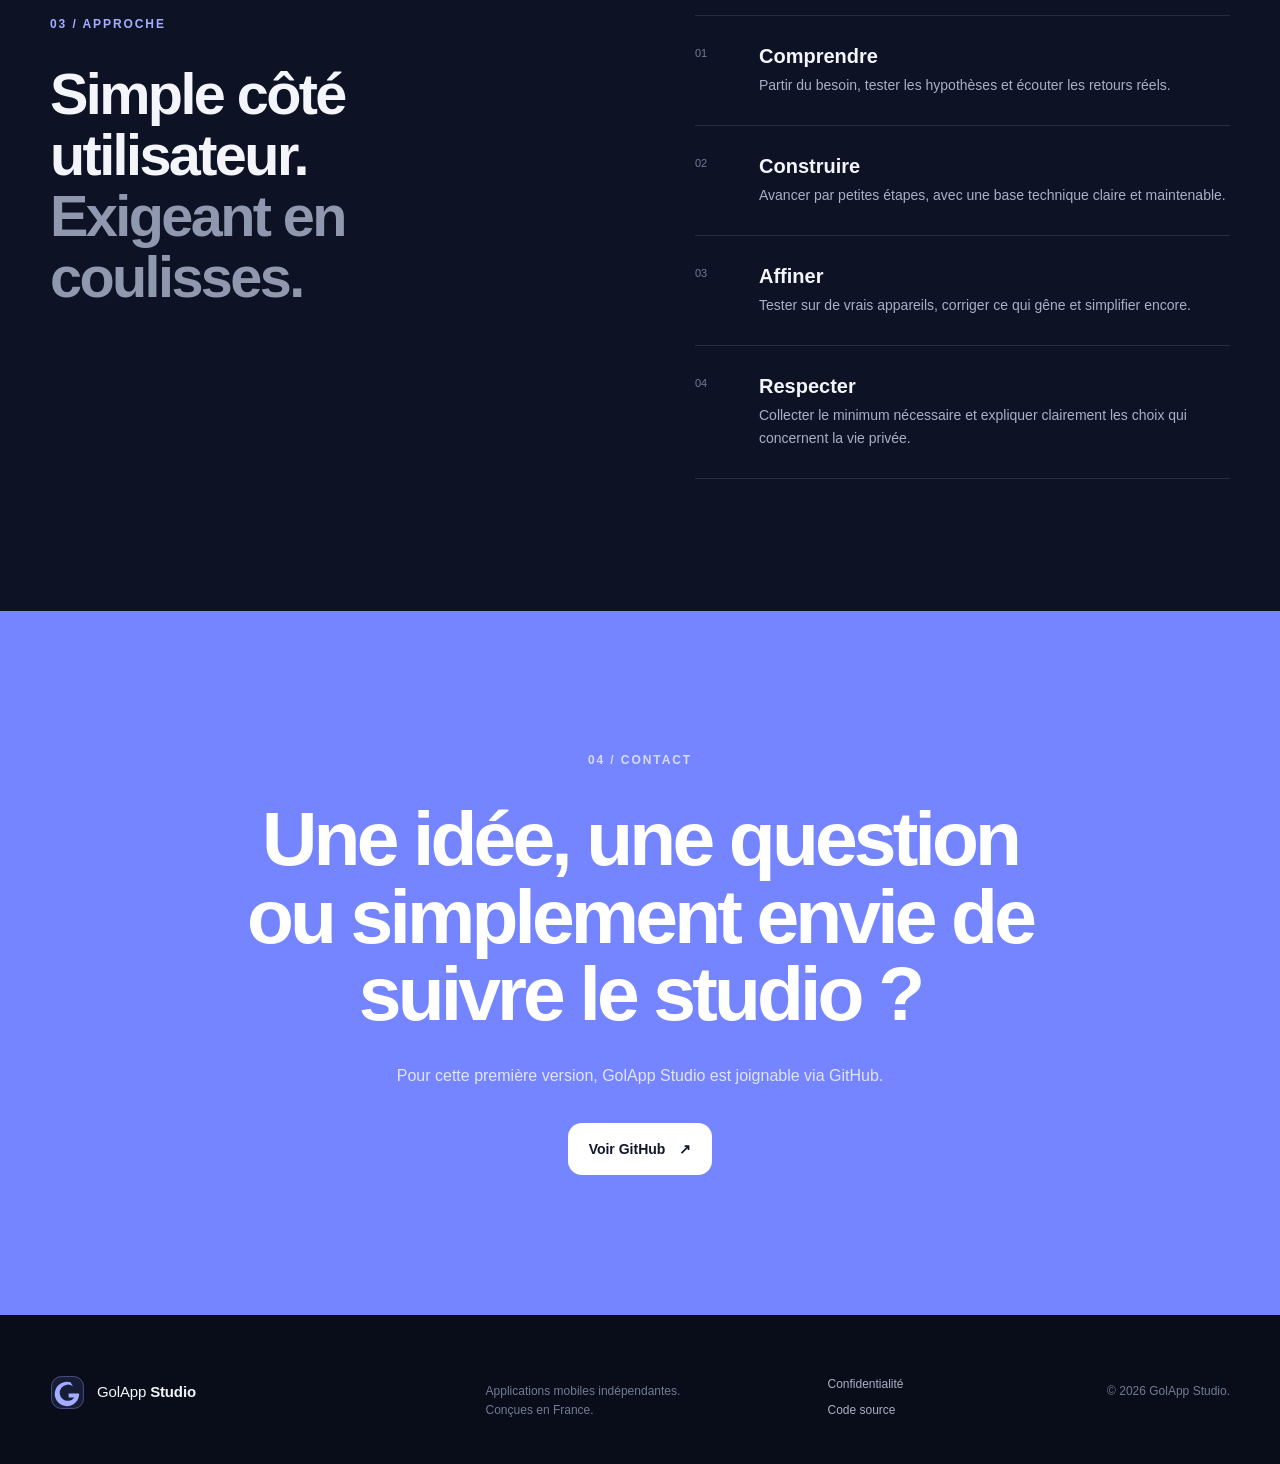
==== commit 411373bd: "style: replace glyph icons with precise vectors" ====
--- a/index.html
+++ b/index.html
@@ -111,19 +111,33 @@
       <div class="container principles">
         <article class="principle reveal">
           <span class="principle-number">01</span>
-          <div class="principle-icon" aria-hidden="true">◎</div>
+          <div class="principle-icon" aria-hidden="true">
+            <svg viewBox="0 0 24 24" fill="none" stroke="currentColor" stroke-width="1.6">
+              <circle cx="12" cy="12" r="7.5"></circle>
+              <circle cx="12" cy="12" r="2.2" fill="currentColor" stroke="none"></circle>
+            </svg>
+          </div>
           <h3>Utile</h3>
           <p>Un produit commence par une vraie question à résoudre, pas par une liste de fonctionnalités.</p>
         </article>
         <article class="principle reveal">
           <span class="principle-number">02</span>
-          <div class="principle-icon" aria-hidden="true">◇</div>
+          <div class="principle-icon" aria-hidden="true">
+            <svg viewBox="0 0 24 24" fill="none" stroke="currentColor" stroke-width="1.6">
+              <path d="M12 4.5 19.5 12 12 19.5 4.5 12 12 4.5Z"></path>
+            </svg>
+          </div>
           <h3>Soigné</h3>
           <p>Des interfaces lisibles, cohérentes et agréables, jusque dans les détails qui ne se voient presque pas.</p>
         </article>
         <article class="principle reveal">
           <span class="principle-number">03</span>
-          <div class="principle-icon" aria-hidden="true">◌</div>
+          <div class="principle-icon" aria-hidden="true">
+            <svg viewBox="0 0 24 24" fill="none" stroke="currentColor" stroke-width="1.6" stroke-linejoin="round">
+              <path d="M12 3.8 18.3 6v5.2c0 4.1-2.5 7.3-6.3 9-3.8-1.7-6.3-4.9-6.3-9V6L12 3.8Z"></path>
+              <path d="m9.2 12 1.8 1.8 3.8-4"></path>
+            </svg>
+          </div>
           <h3>Respectueux</h3>
           <p>La donnée personnelle reste minimale. La confiance de l'utilisateur fait partie du produit.</p>
         </article>
--- a/styles.css
+++ b/styles.css
@@ -20,6 +20,7 @@
 
 * { box-sizing: border-box; }
 html { scroll-behavior: smooth; }
+section[id] { scroll-margin-top: 88px; }
 body {
   margin: 0;
   background: var(--bg);
@@ -30,9 +31,15 @@
   -webkit-font-smoothing: antialiased;
 }
 body.nav-open { overflow: hidden; }
+body { overflow-x: hidden; }
 a { color: inherit; text-decoration: none; }
 button, a { -webkit-tap-highlight-color: transparent; }
 button { font: inherit; }
+a:focus-visible,
+button:focus-visible {
+  outline: 2px solid var(--accent-2);
+  outline-offset: 4px;
+}
 svg { display: block; width: 100%; height: 100%; }
 .container { width: min(calc(100% - 48px), var(--container)); margin-inline: auto; }
 .sr-only {
@@ -101,8 +108,8 @@
 .hero-lead { max-width: 610px; margin: 30px 0 0; color: #bbc1d0; font-size: clamp(18px, 2vw, 21px); line-height: 1.65; }
 .hero-actions { display: flex; flex-wrap: wrap; gap: 12px; margin-top: 38px; }
 .button {
-  min-height: 50px; display: inline-flex; align-items: center; justify-content: center; gap: 14px;
-  padding: 0 20px; border-radius: 14px; font-size: 14px; font-weight: 650;
+  min-height: 52px; display: inline-flex; align-items: center; justify-content: center; gap: 14px;
+  padding: 0 21px; border-radius: 14px; font-size: 14px; font-weight: 650; line-height: 1;
   transition: transform .2s ease, background .2s ease, border-color .2s ease;
 }
 .button:hover { transform: translateY(-2px); }
@@ -155,14 +162,19 @@
 .section-copy p { max-width: 560px; }
 .large-copy { margin-top: 0; color: var(--ink); font-size: 23px; line-height: 1.48; letter-spacing: -.02em; }
 .studio-section { background: #0d1325; border-top: 1px solid var(--line); }
-.principles { display: grid; grid-template-columns: repeat(3, 1fr); margin-top: 100px; border-top: 1px solid var(--line); }
-.principle { position: relative; min-height: 310px; padding: 32px 34px 22px 0; border-right: 1px solid var(--line); }
+.principles { display: grid; grid-template-columns: repeat(3, 1fr); margin-top: 92px; border-top: 1px solid var(--line); }
+.principle { position: relative; min-height: 280px; padding: 32px 34px 28px 0; border-right: 1px solid var(--line); }
 .principle + .principle { padding-left: 34px; }
 .principle:last-child { border-right: 0; padding-right: 0; }
-.principle-number { position: absolute; top: 34px; right: 30px; color: var(--faint); font-size: 11px; }
-.principle-icon { width: 42px; height: 42px; margin: 40px 0 44px; display: grid; place-items: center; border: 1px solid var(--line); border-radius: 13px; color: var(--accent-2); }
-.principle h3 { margin: 0 0 10px; font-size: 20px; }
-.principle p { max-width: 290px; margin: 0; color: var(--muted); font-size: 14px; }
+.principle-number { position: absolute; top: 34px; right: 30px; color: var(--faint); font-size: 11px; line-height: 1; }
+.principle-icon {
+  width: 44px; height: 44px; margin: 34px 0 34px;
+  display: grid; place-items: center;
+  border: 1px solid var(--line); border-radius: 13px; color: var(--accent-2);
+}
+.principle-icon svg { width: 19px; height: 19px; overflow: visible; }
+.principle h3 { margin: 0 0 10px; font-size: 21px; line-height: 1.2; }
+.principle p { max-width: 300px; margin: 0; color: var(--muted); font-size: 14px; line-height: 1.65; }
 
 .apps-section { background: #f0eee8; color: var(--dark-ink); }
 .apps-section .section-index { color: #5f66bb; }
@@ -180,7 +192,7 @@
 .project-state span { display: inline-block; width: 6px; height: 6px; margin-right: 5px; border-radius: 50%; background: var(--green); }
 .project-card h3 { max-width: 610px; margin: 0; font-size: clamp(38px,4vw,57px); line-height: 1.02; letter-spacing: -.045em; }
 .project-card h3 span { color: #9fa8ff; }
-.project-description { max-width: 570px; margin: 27px 0 32px; color: #b7bdcd; font-size: 15px; }
+.project-description { max-width: 570px; margin: 27px 0 32px; color: #b7bdcd; font-size: 15px; line-height: 1.7; }
 .tag-row { display: flex; flex-wrap: wrap; gap: 8px; }
 .tag-row span { padding: 7px 11px; border: 1px solid rgba(255,255,255,.12); border-radius: 999px; color: #b9c0d0; font-size: 10px; text-transform: uppercase; letter-spacing: .08em; }
 .project-art { position: relative; overflow: hidden; min-height: 610px; background: radial-gradient(circle at 50% 30%, rgba(117,133,255,.25), transparent 38%), #0d1325; }
@@ -198,17 +210,48 @@
 .score-ring span { color: #9ca5b9; font-size: 10px; }
 .mini-stat { display: flex; justify-content: space-between; padding: 12px 0; border-top: 1px solid rgba(255,255,255,.09); color: #a8b0c2; font-size: 11px; }
 .mini-stat strong { color: #fff; }
-.next-project { display: grid; grid-template-columns: 70px 1fr 1fr; gap: 28px; align-items: center; margin-top: 25px; padding: 28px 0; border-bottom: 1px solid #d0cec7; }
-.next-index { display: grid; place-items: center; width: 46px; height: 46px; border: 1px solid #c9c6bd; border-radius: 50%; color: #676d7f; font-size: 22px; }
-.next-project p { margin: 0; color: #6f7482; font-size: 13px; }
-.next-project h3 { margin: 3px 0 0; font-size: 20px; }
+.next-project {
+  display: grid;
+  grid-template-columns: 52px minmax(280px, .9fr) minmax(360px, 1.1fr);
+  gap: 32px;
+  align-items: center;
+  margin-top: 28px;
+  padding: 30px 0 34px;
+  border-bottom: 1px solid #d0cec7;
+}
+.next-index {
+  position: relative;
+  display: block;
+  width: 46px;
+  height: 46px;
+  border: 1px solid #c9c6bd;
+  border-radius: 50%;
+  color: transparent;
+  font-size: 0;
+}
+.next-index::before,
+.next-index::after {
+  content: "";
+  position: absolute;
+  left: 50%;
+  top: 50%;
+  border-radius: 999px;
+  background: #676d7f;
+  transform: translate(-50%, -50%);
+}
+.next-index::before { width: 12px; height: 1.5px; }
+.next-index::after { width: 1.5px; height: 12px; }
+.next-project > div { min-width: 0; }
+.next-project p { margin: 0; color: #6f7482; font-size: 13px; line-height: 1.55; }
+.next-project > p:last-child { max-width: 520px; justify-self: end; }
+.next-project h3 { margin: 4px 0 0; font-size: 20px; line-height: 1.25; letter-spacing: -.015em; }
 
 .approach-section { background: #0d1325; }
 .approach-list { border-top: 1px solid var(--line); }
-.approach-item { display: grid; grid-template-columns: 48px 1fr; gap: 16px; padding: 27px 0; border-bottom: 1px solid var(--line); }
-.approach-item > span { color: var(--faint); font-size: 11px; }
-.approach-item h3 { margin: -4px 0 4px; font-size: 20px; }
-.approach-item p { margin: 0; max-width: 520px; color: var(--muted); font-size: 14px; }
+.approach-item { display: grid; grid-template-columns: 48px 1fr; gap: 16px; align-items: start; padding: 28px 0; border-bottom: 1px solid var(--line); }
+.approach-item > span { padding-top: 4px; color: var(--faint); font-size: 11px; line-height: 1; }
+.approach-item h3 { margin: 0 0 6px; font-size: 20px; line-height: 1.2; }
+.approach-item p { margin: 0; max-width: 520px; color: var(--muted); font-size: 14px; line-height: 1.65; }
 
 .contact-section { padding: 140px 0; background: var(--accent); color: #fff; }
 .contact-inner { text-align: center; }
@@ -235,9 +278,16 @@
   .hero-visual { min-height: 540px; margin-top: -10px; }
   .section-grid { grid-template-columns: 1fr; gap: 38px; }
   .section-copy { padding-top: 0; }
-  .principles { grid-template-columns: 1fr; }
-  .principle, .principle + .principle { min-height: 230px; padding: 32px 0; border-right: 0; border-bottom: 1px solid var(--line); }
-  .principle-icon { margin: 20px 0 28px; }
+  .principles { grid-template-columns: 1fr; margin-top: 70px; }
+  .principle, .principle + .principle {
+    min-height: 0;
+    padding: 30px 0 32px;
+    border-right: 0;
+    border-bottom: 1px solid var(--line);
+  }
+  .principle-number { top: 34px; right: 0; }
+  .principle-icon { margin: 8px 0 24px; }
+  .principle p { max-width: 540px; }
   .project-card { grid-template-columns: 1fr; }
   .project-art { min-height: 520px; }
   .project-meta { margin-bottom: 54px; }
@@ -246,49 +296,149 @@
 }
 
 @media (max-width: 720px) {
+  .container { width: min(calc(100% - 40px), var(--container)); }
+  .site-header,
+  .site-header.scrolled {
+    background: rgba(11,16,32,.97);
+    backdrop-filter: none;
+    -webkit-backdrop-filter: none;
+  }
+  .nav-shell { min-height: 70px; }
+  .nav-toggle {
+    display: block;
+    position: relative;
+    z-index: 3;
+  }
+  .nav-toggle span:not(.sr-only) {
+    transition: transform .25s ease, opacity .2s ease;
+    transform-origin: center;
+  }
+  .nav-toggle[aria-expanded="true"] span:not(.sr-only):first-child {
+    transform: translateY(3.5px) rotate(45deg);
+  }
+  .nav-toggle[aria-expanded="true"] span:not(.sr-only):nth-child(2) {
+    transform: translateY(-3.5px) rotate(-45deg);
+  }
+  .site-nav {
+    position: absolute;
+    top: 70px;
+    left: 0;
+    right: 0;
+    z-index: 2;
+    height: calc(100dvh - 70px);
+    padding: 30px 26px 40px;
+    display: flex;
+    flex-direction: column;
+    align-items: stretch;
+    gap: 4px;
+    overflow-y: auto;
+    overscroll-behavior: contain;
+    background: #090d19;
+    opacity: 0;
+    visibility: hidden;
+    pointer-events: none;
+    transform: translateY(-8px);
+    transition:
+      opacity .2s ease,
+      transform .25s cubic-bezier(.2,.7,.2,1),
+      visibility 0s linear .25s;
+  }
+  .site-nav.open {
+    opacity: 1;
+    visibility: visible;
+    pointer-events: auto;
+    transform: translateY(0);
+    transition-delay: 0s;
+  }
+  .site-nav > a {
+    padding: 15px 0;
+    border-bottom: 1px solid var(--line);
+    font-size: 24px;
+  }
+  .nav-cta { border: 0; border-radius: 0; background: transparent; }
+  .hero { padding: 118px 0 30px; }
+  .eyebrow { margin-bottom: 22px; font-size: 11px; }
+  .hero h1 { font-size: clamp(44px, 13vw, 62px); line-height: 1; }
+  .hero-lead { margin-top: 24px; font-size: 17px; line-height: 1.6; }
+  .hero-actions { display: grid; gap: 10px; margin-top: 30px; }
+  .hero-actions .button { width: 100%; min-height: 54px; }
+  .hero-visual { min-height: 470px; margin: 18px -10px 0; transform: none; }
+  .phone { width: 230px; height: 470px; border-radius: 40px; }
+  .phone-screen { padding: 50px 20px 20px; border-radius: 32px; }
+  .phone h2 { font-size: 24px; }
+  .orbit-one { width: 370px; height: 370px; }
+  .orbit-two { width: 300px; height: 300px; }
+  .floating-chip { padding: 8px 11px; font-size: 10px; }
+  .chip-one { left: -2px; top: 25%; }
+  .chip-two { right: -2px; bottom: 20%; }
+  .hero-foot { margin-top: 22px; gap: 16px; }
+  .hero-foot p { display: none; }
+  .section { padding: 78px 0; }
+  .section-grid { gap: 30px; }
+  .section-index { margin-bottom: 22px; }
+  .section-heading h2 { font-size: clamp(36px, 10.5vw, 42px); line-height: 1.07; }
+  .large-copy { font-size: 20px; line-height: 1.5; }
+  .section-copy > p:not(.large-copy) { line-height: 1.7; }
+  .principles { margin-top: 54px; }
+  .principle, .principle + .principle { padding: 28px 0 30px; }
+  .principle-number { top: 32px; }
+  .principle-icon { margin: 6px 0 22px; }
+  .principle h3 { font-size: 22px; }
+  .principle p { max-width: none; font-size: 15px; }
+  .section-heading-row { align-items: flex-start; gap: 20px; margin-bottom: 38px; }
+  .section-note { display: none; }
+  .project-card { border-radius: 22px; }
+  .project-copy { padding: 26px 20px 32px; }
+  .project-meta { margin-bottom: 36px; gap: 13px; }
+  .app-icon { width: 48px; height: 48px; border-radius: 15px; font-size: 20px; }
+  .project-name { font-size: 18px; }
+  .project-state { max-width: 220px; font-size: 10px; line-height: 1.4; }
+  .project-card h3 { font-size: clamp(34px, 9.5vw, 38px); line-height: 1.04; }
+  .project-description { margin: 23px 0 28px; font-size: 15px; line-height: 1.65; }
+  .tag-row { gap: 6px; }
+  .tag-row span { padding: 6px 9px; font-size: 9px; }
+  .project-art { min-height: 420px; }
+  .vayvi-card { width: 230px; height: 320px; border-radius: 25px; }
+  .card-back { left: -4%; top: 58px; padding: 24px; }
+  .card-front { right: -4%; bottom: 24px; padding: 24px; }
+  .chart { height: 178px; margin-top: 42px; gap: 8px; }
+  .score-ring { width: 145px; height: 145px; margin: 10px auto 23px; }
+  .score-ring strong { font-size: 33px; }
+  .next-project {
+    grid-template-columns: 46px minmax(0, 1fr);
+    gap: 14px 16px;
+    align-items: start;
+    margin-top: 20px;
+    padding: 28px 0 8px;
+  }
+  .next-index { width: 42px; height: 42px; }
+  .next-project > p:last-child {
+    grid-column: 2;
+    max-width: none;
+    justify-self: stretch;
+  }
+  .next-project h3 { font-size: 20px; line-height: 1.28; }
+  .approach-item { grid-template-columns: 36px minmax(0, 1fr); gap: 12px; padding: 24px 0; }
+  .approach-item h3 { font-size: 19px; }
+  .approach-item p { font-size: 14px; }
+  .contact-section { padding: 88px 0; }
+  .contact-inner h2 { max-width: 600px; font-size: clamp(38px, 10.5vw, 44px); line-height: 1.04; }
+  .contact-inner > p:not(.section-index) { max-width: 500px; margin: 24px auto 30px; line-height: 1.65; }
+  .footer-grid { grid-template-columns: 1fr; gap: 22px; }
+  .site-footer { padding: 48px 0 36px; }
+}
+
+@media (max-width: 390px) {
   .container { width: min(calc(100% - 32px), var(--container)); }
-  .nav-shell { min-height: 70px; }
-  .nav-toggle { display: block; position: relative; z-index: 3; }
-  .site-nav {
-    position: fixed; inset: 0; z-index: 2; padding: 120px 26px 40px;
-    display: flex; flex-direction: column; align-items: stretch; gap: 4px;
-    background: rgba(9,13,25,.98); transform: translateY(-105%);
-    transition: transform .35s cubic-bezier(.2,.7,.2,1);
-  }
-  .site-nav.open { transform: translateY(0); }
-  .site-nav > a { padding: 15px 0; border-bottom: 1px solid var(--line); font-size: 24px; }
-  .nav-cta { border: 0; border-radius: 0; background: transparent; }
-  .hero { padding: 125px 0 36px; }
-  .hero h1 { font-size: clamp(49px,15vw,70px); }
-  .hero-lead { font-size: 17px; }
-  .hero-actions { display: grid; }
-  .hero-visual { min-height: 500px; transform: scale(.9); margin-inline: -18px; }
-  .phone { width: 250px; height: 510px; }
-  .orbit-one { width: 410px; height: 410px; }
-  .orbit-two { width: 330px; height: 330px; }
-  .chip-one { left: 0; }
-  .chip-two { right: 0; }
-  .hero-foot { margin-top: 30px; }
-  .hero-foot p { display: none; }
-  .section { padding: 92px 0; }
-  .section-heading h2 { font-size: 42px; }
-  .large-copy { font-size: 20px; }
-  .section-heading-row { align-items: flex-start; gap: 20px; }
-  .section-note { display: none; }
-  .project-card { border-radius: 26px; }
-  .project-copy { padding: 30px 24px 38px; }
-  .project-meta { margin-bottom: 45px; }
-  .project-card h3 { font-size: 40px; }
-  .project-art { min-height: 450px; }
-  .vayvi-card { width: 255px; height: 345px; }
-  .card-front { right: -4%; }
-  .card-back { left: -9%; }
-  .score-ring { width: 155px; height: 155px; }
-  .next-project { grid-template-columns: 54px 1fr; }
-  .next-project > p:last-child { grid-column: 2; }
-  .contact-section { padding: 100px 0; }
-  .contact-inner h2 { font-size: 45px; }
-  .footer-grid { grid-template-columns: 1fr; }
+  .hero h1 { font-size: 43px; }
+  .hero-visual { min-height: 440px; margin-inline: -8px; }
+  .phone { width: 216px; height: 445px; }
+  .orbit-one { width: 340px; height: 340px; }
+  .orbit-two { width: 278px; height: 278px; }
+  .project-card h3 { font-size: 33px; }
+  .project-art { min-height: 395px; }
+  .vayvi-card { width: 216px; height: 305px; }
+  .contact-inner h2 { font-size: 37px; }
 }
 
 @media (prefers-reduced-motion: reduce) {
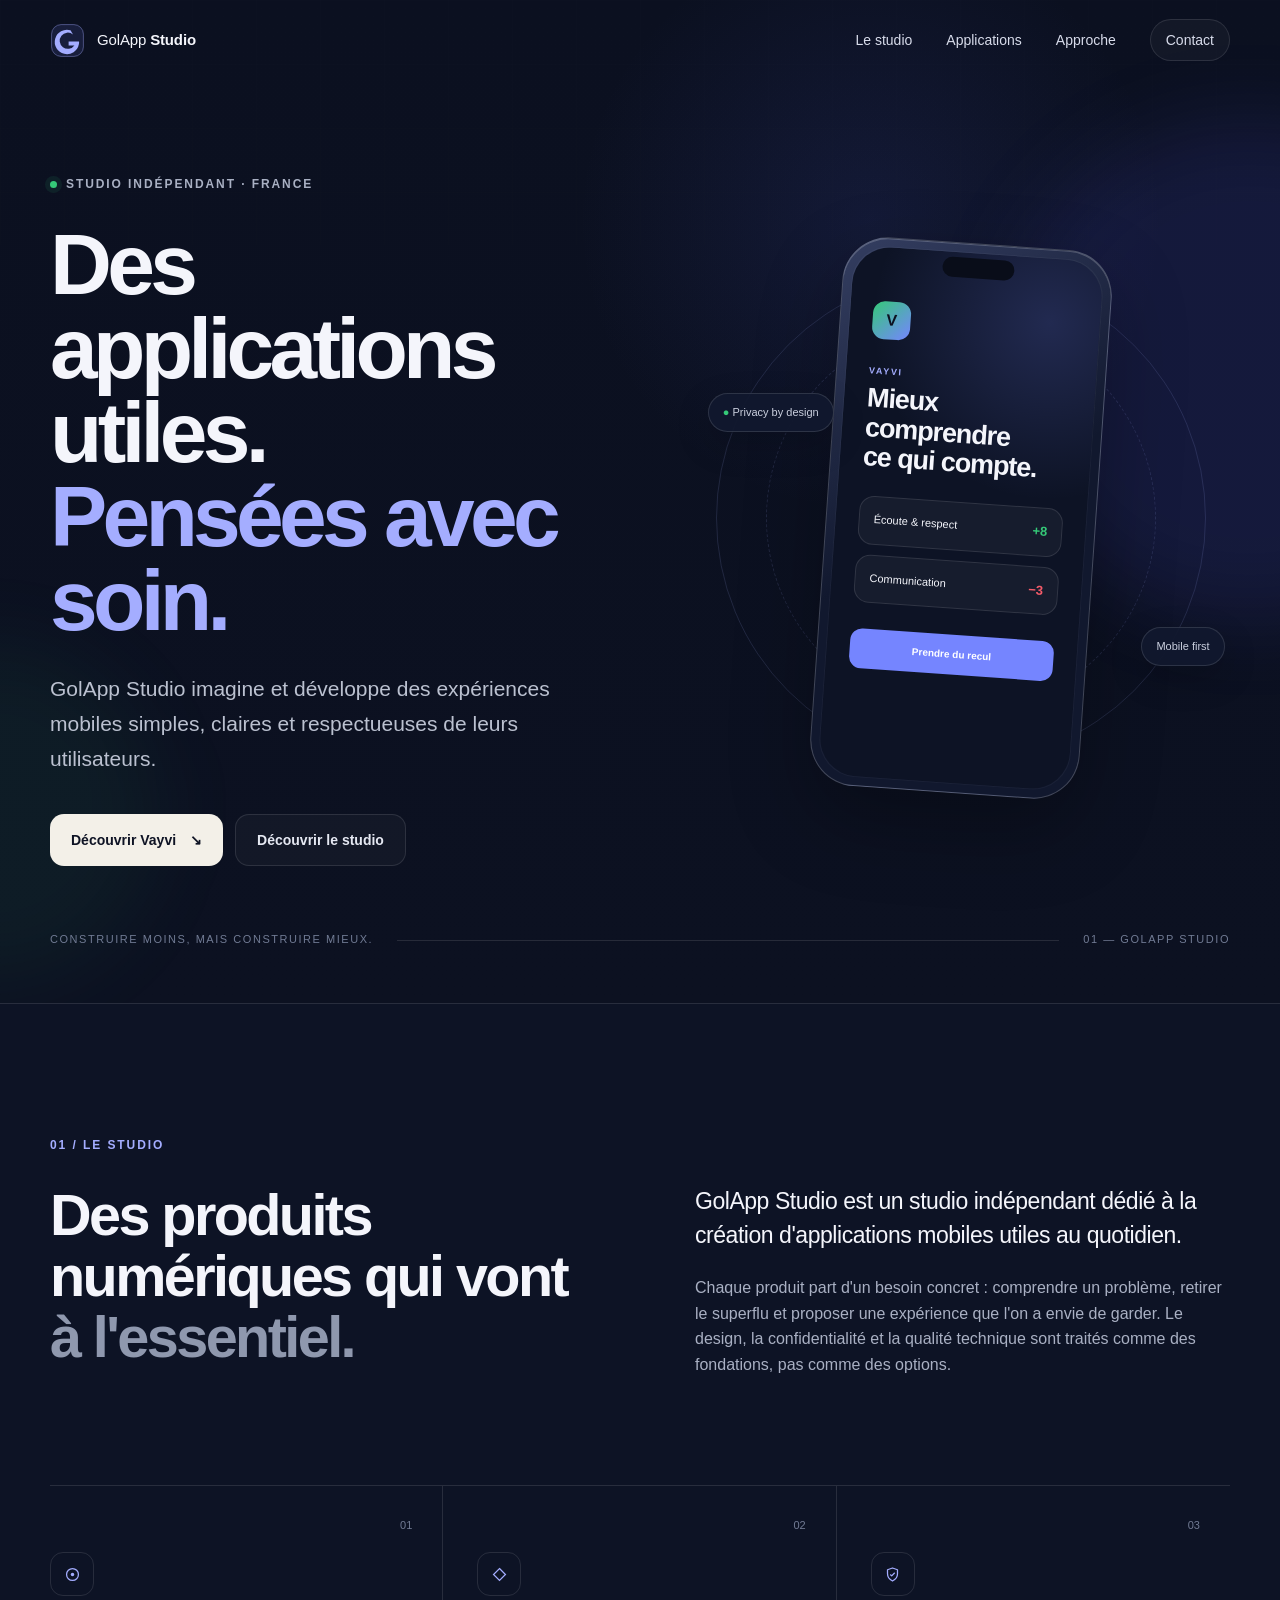
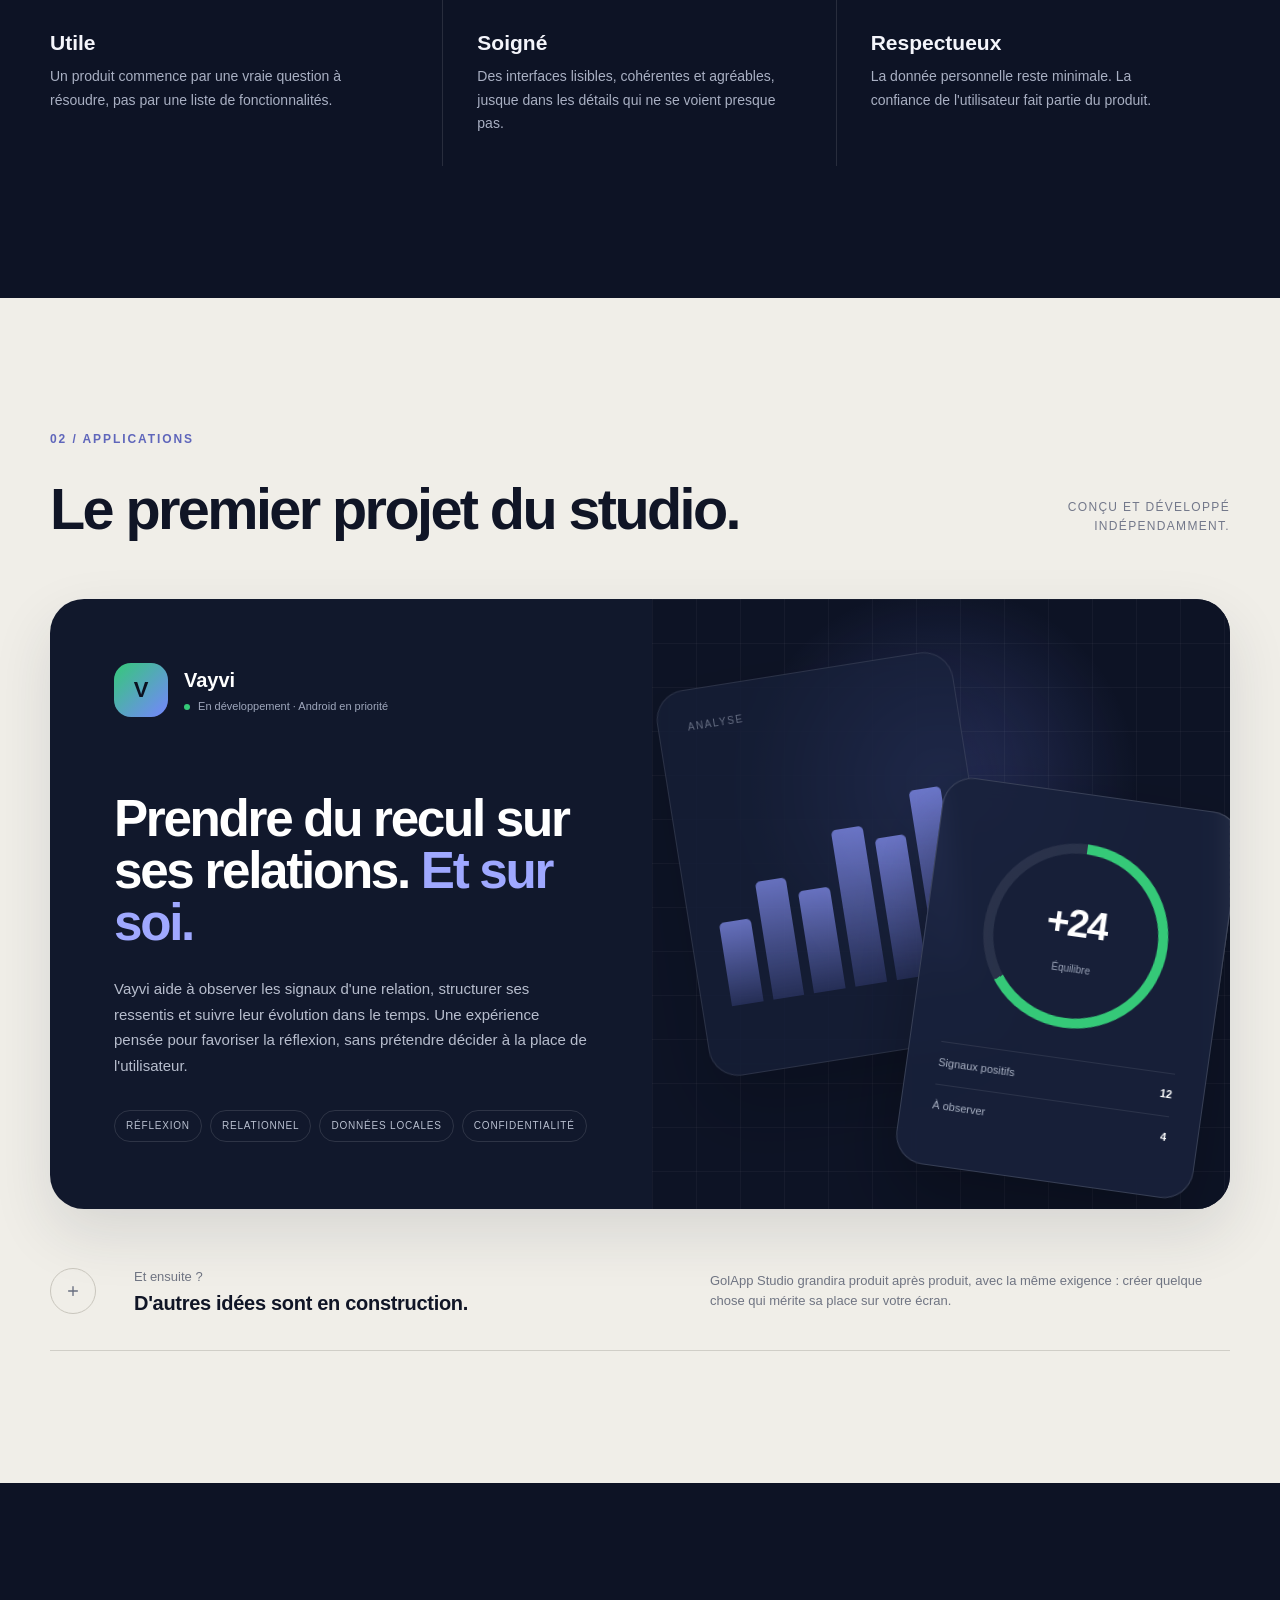
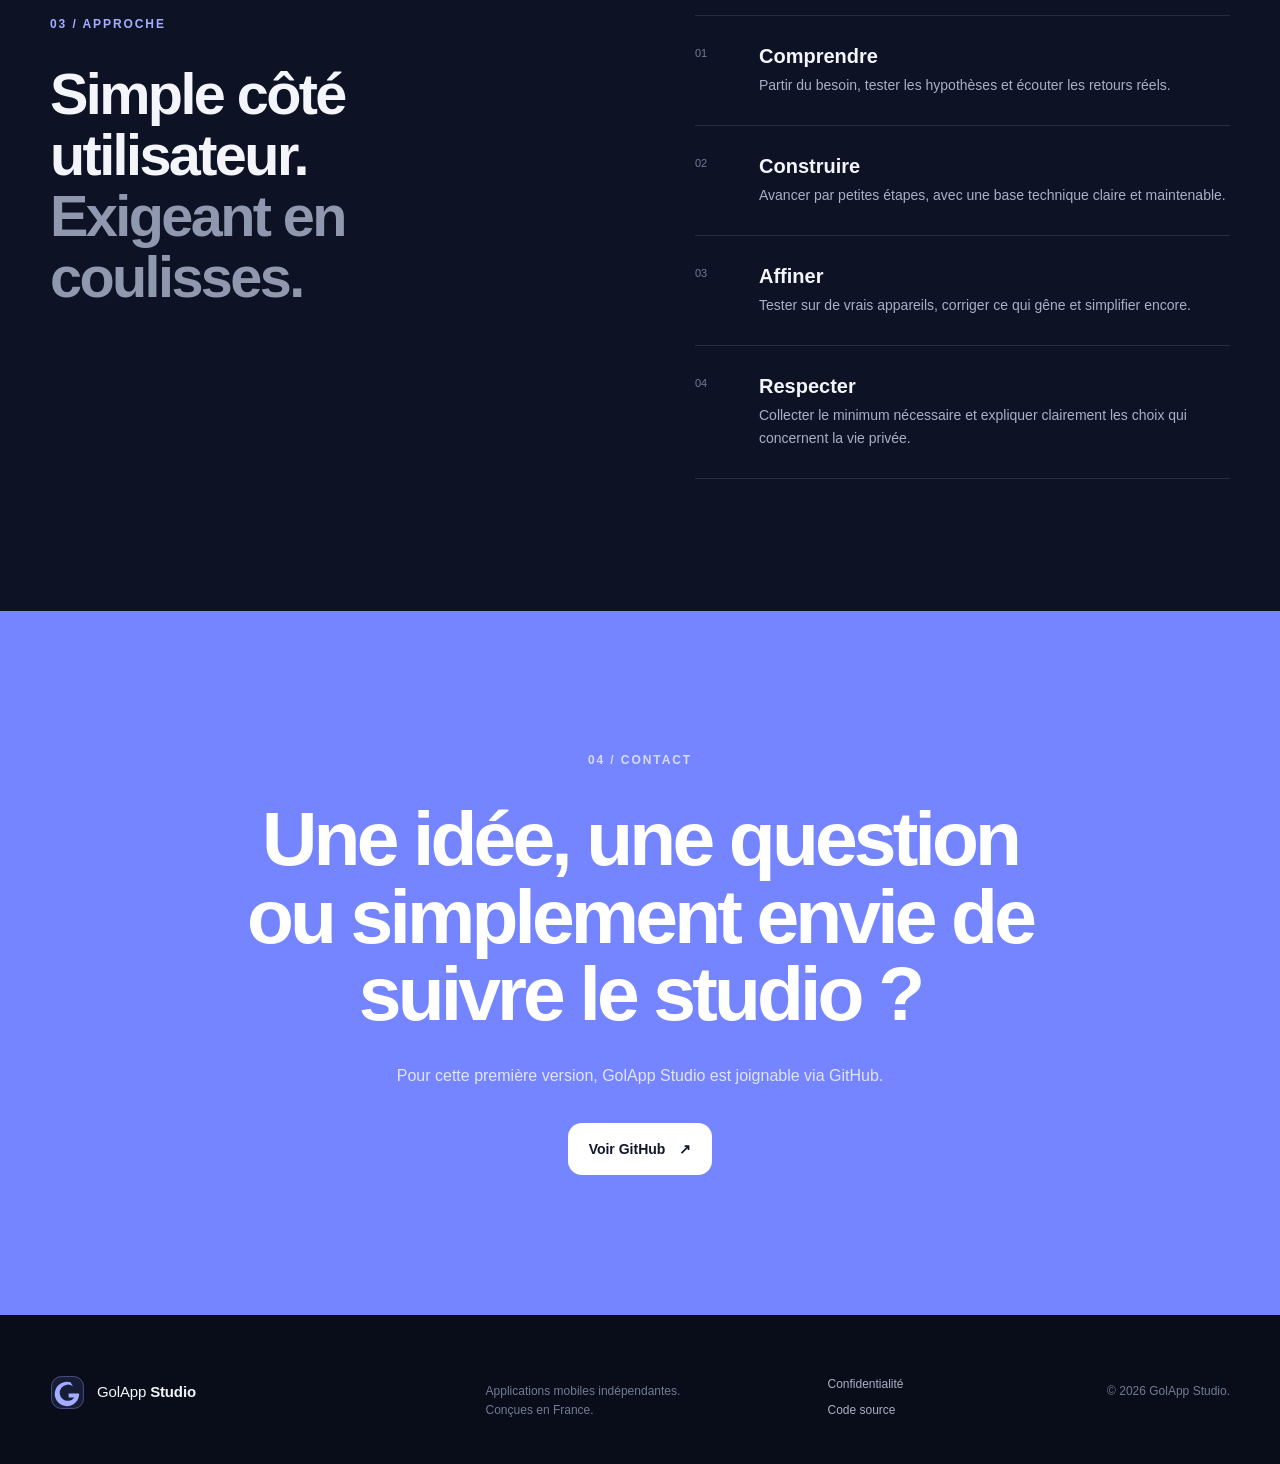
==== commit 2ef06a33: "fix: use symmetric SVG plus icon" ====
--- a/index.html
+++ b/index.html
@@ -193,7 +193,11 @@
         </article>
 
         <div class="next-project reveal">
-          <span class="next-index">+</span>
+          <span class="next-index" aria-hidden="true">
+            <svg viewBox="0 0 16 16" fill="none">
+              <path d="M8 3v10M3 8h10" stroke="currentColor" stroke-width="1.5" stroke-linecap="round"></path>
+            </svg>
+          </span>
           <div>
             <p>Et ensuite ?</p>
             <h3>D'autres idées sont en construction.</h3>
--- a/styles.css
+++ b/styles.css
@@ -220,27 +220,20 @@
   border-bottom: 1px solid #d0cec7;
 }
 .next-index {
-  position: relative;
-  display: block;
+  display: grid;
+  place-items: center;
   width: 46px;
   height: 46px;
   border: 1px solid #c9c6bd;
   border-radius: 50%;
-  color: transparent;
-  font-size: 0;
-}
-.next-index::before,
-.next-index::after {
-  content: "";
-  position: absolute;
-  left: 50%;
-  top: 50%;
-  border-radius: 999px;
-  background: #676d7f;
-  transform: translate(-50%, -50%);
-}
-.next-index::before { width: 12px; height: 1.5px; }
-.next-index::after { width: 1.5px; height: 12px; }
+  color: #676d7f;
+}
+.next-index svg {
+  display: block;
+  width: 14px;
+  height: 14px;
+  overflow: visible;
+}
 .next-project > div { min-width: 0; }
 .next-project p { margin: 0; color: #6f7482; font-size: 13px; line-height: 1.55; }
 .next-project > p:last-child { max-width: 520px; justify-self: end; }
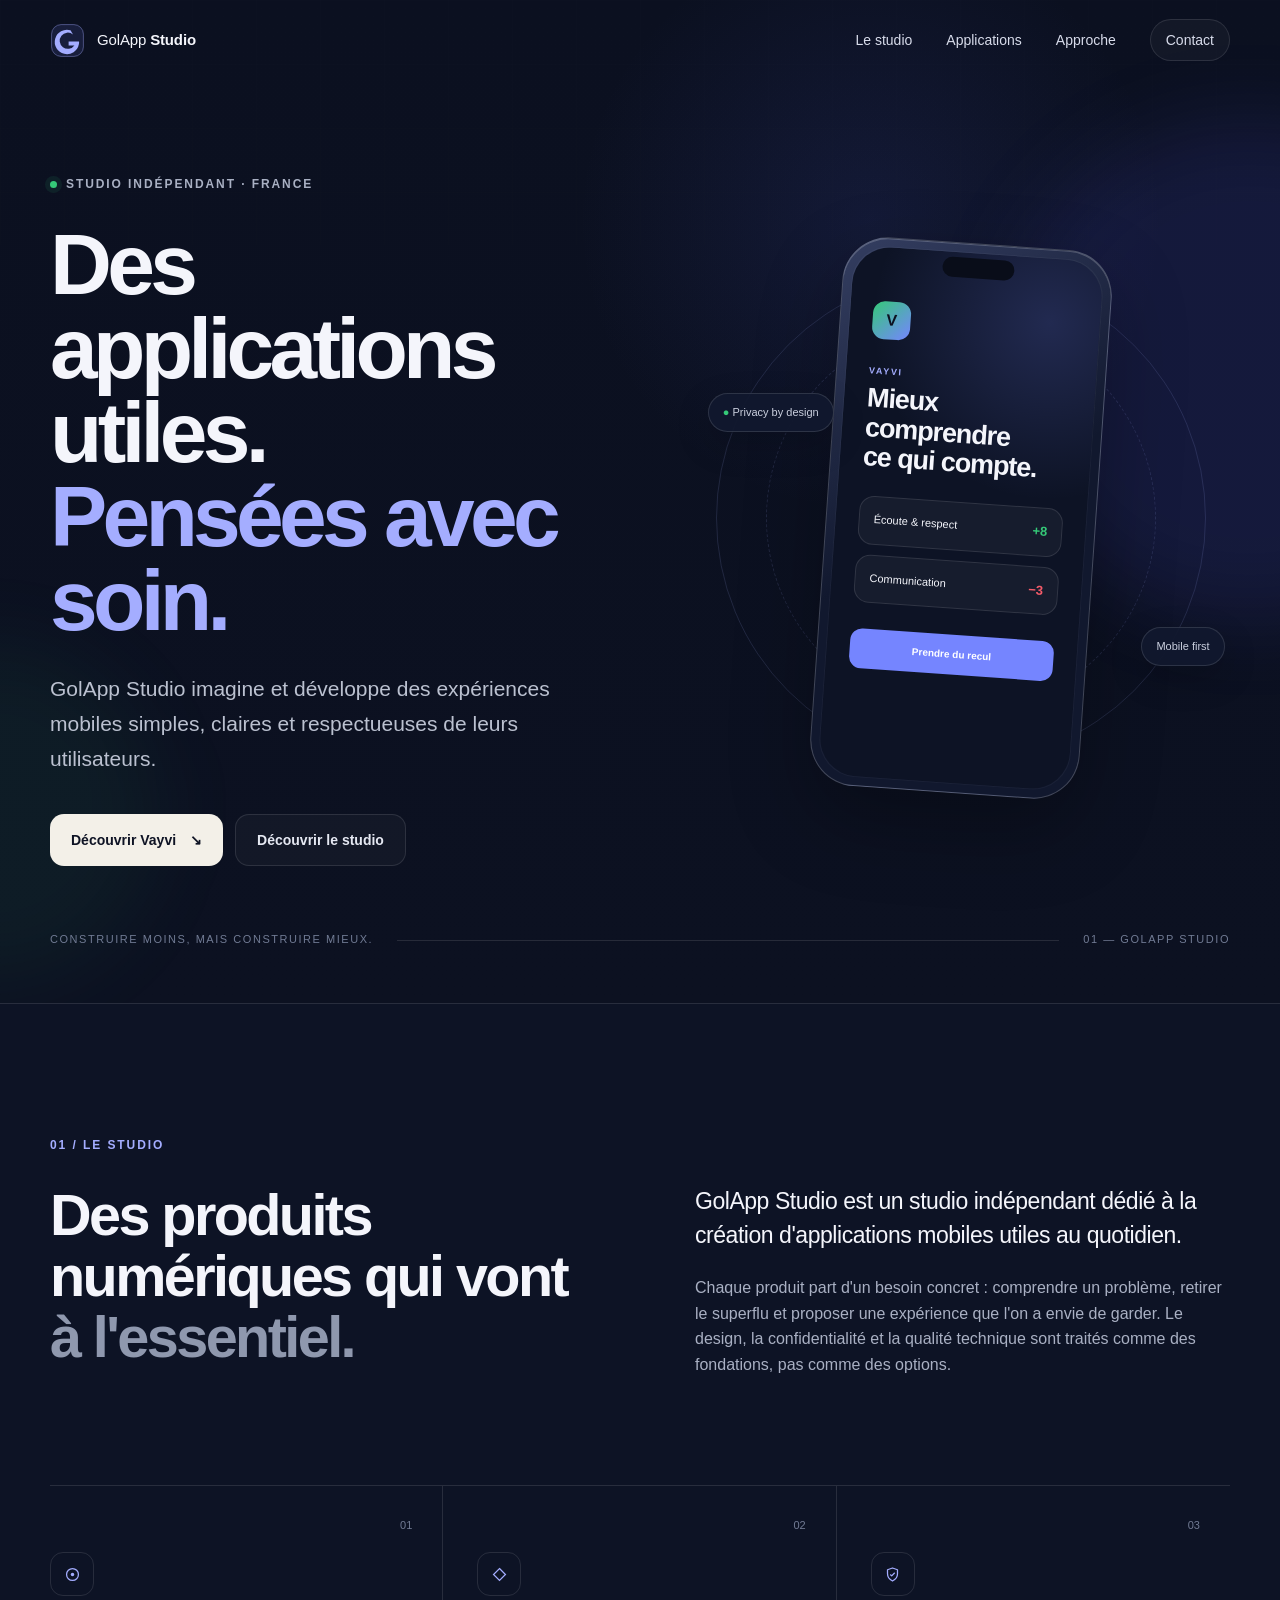
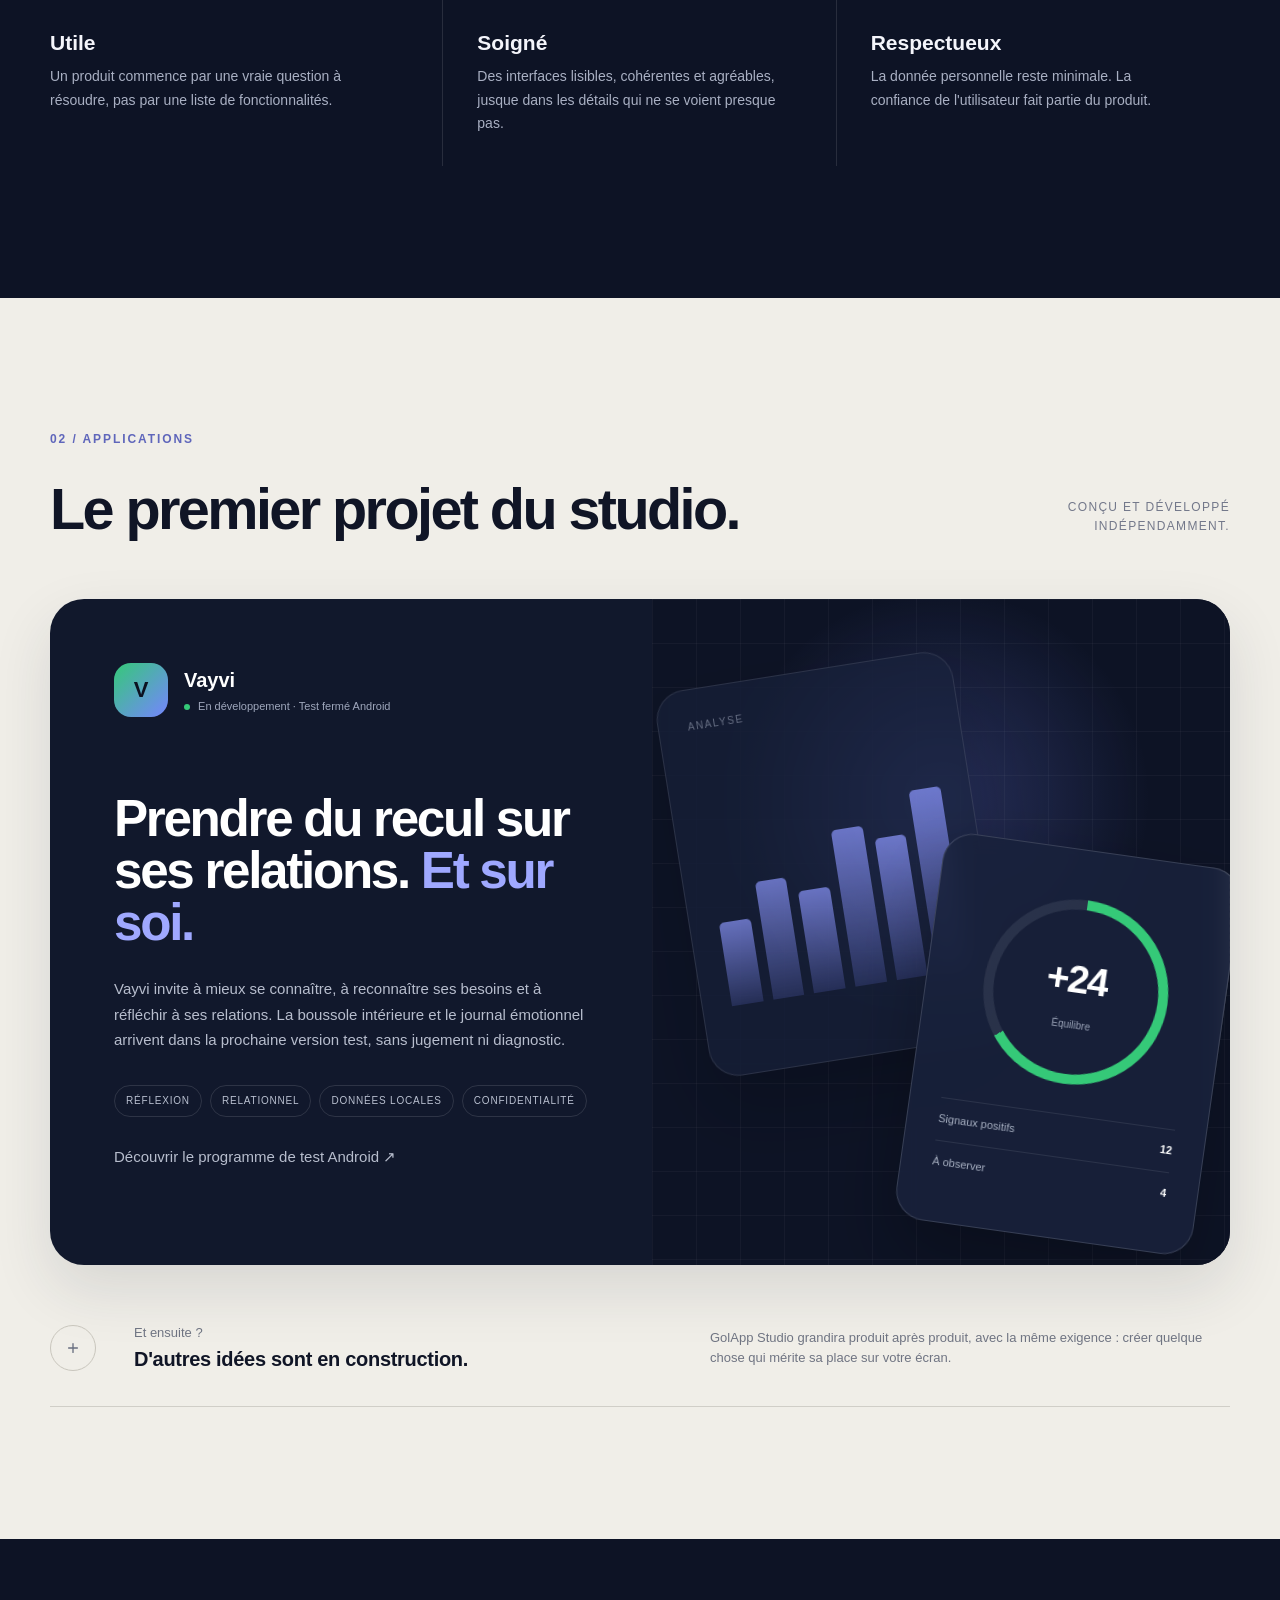
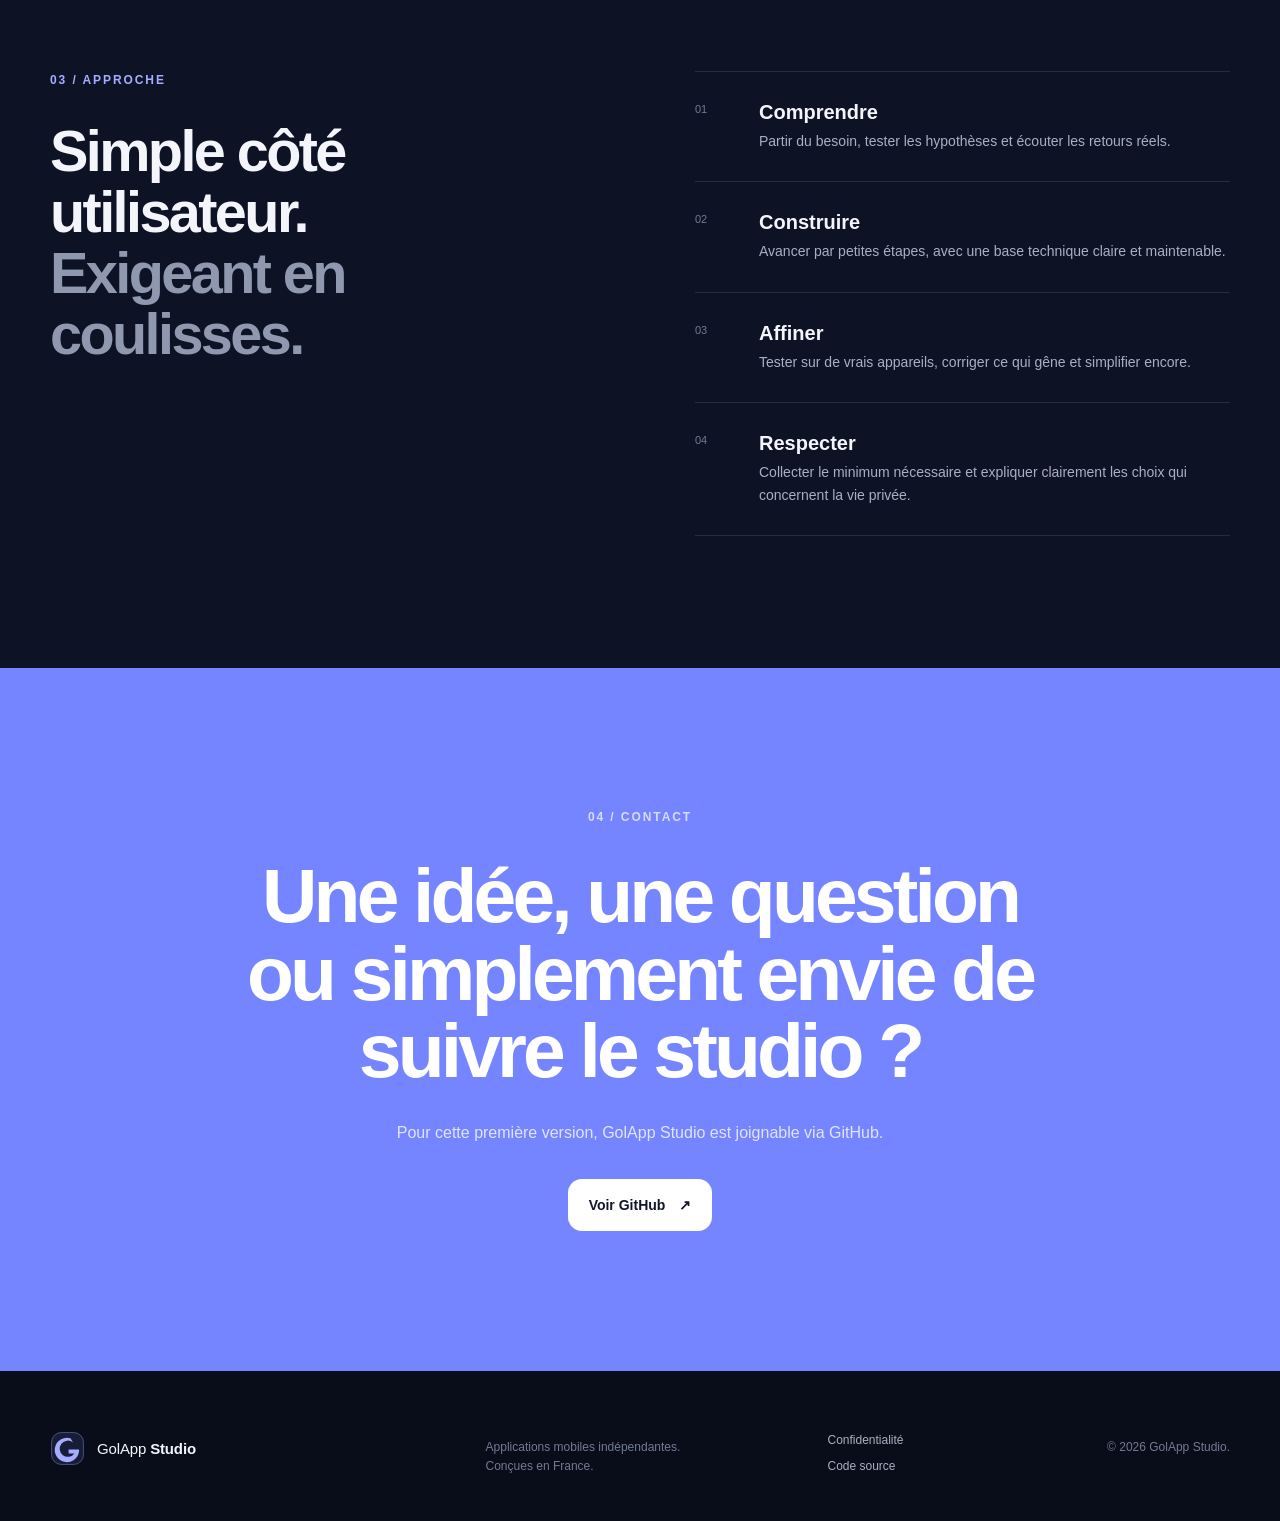
==== commit fc97935b: "docs(site): reflect Vayvi's self-knowledge direction and link Android testing" ====
--- a/index.html
+++ b/index.html
@@ -160,12 +160,12 @@
               <span class="app-icon" aria-hidden="true">V</span>
               <div>
                 <p class="project-name">Vayvi</p>
-                <p class="project-state"><span></span> En développement · Android en priorité</p>
+                <p class="project-state"><span></span> En développement · Test fermé Android</p>
               </div>
             </div>
             <h3>Prendre du recul sur ses relations. <span>Et sur soi.</span></h3>
             <p class="project-description">
-              Vayvi aide à observer les signaux d'une relation, structurer ses ressentis et suivre leur évolution dans le temps. Une expérience pensée pour favoriser la réflexion, sans prétendre décider à la place de l'utilisateur.
+              Vayvi invite à mieux se connaître, à reconnaître ses besoins et à réfléchir à ses relations. La boussole intérieure et le journal émotionnel arrivent dans la prochaine version test, sans jugement ni diagnostic.
             </p>
             <div class="tag-row" aria-label="Caractéristiques de Vayvi">
               <span>Réflexion</span>
@@ -173,6 +173,9 @@
               <span>Données locales</span>
               <span>Confidentialité</span>
             </div>
+            <p class="project-description">
+              <a href="https://shamsgolap.github.io/vayvi-testing/" target="_blank" rel="noopener noreferrer">Découvrir le programme de test Android ↗</a>
+            </p>
           </div>
 
           <div class="project-art" aria-hidden="true">
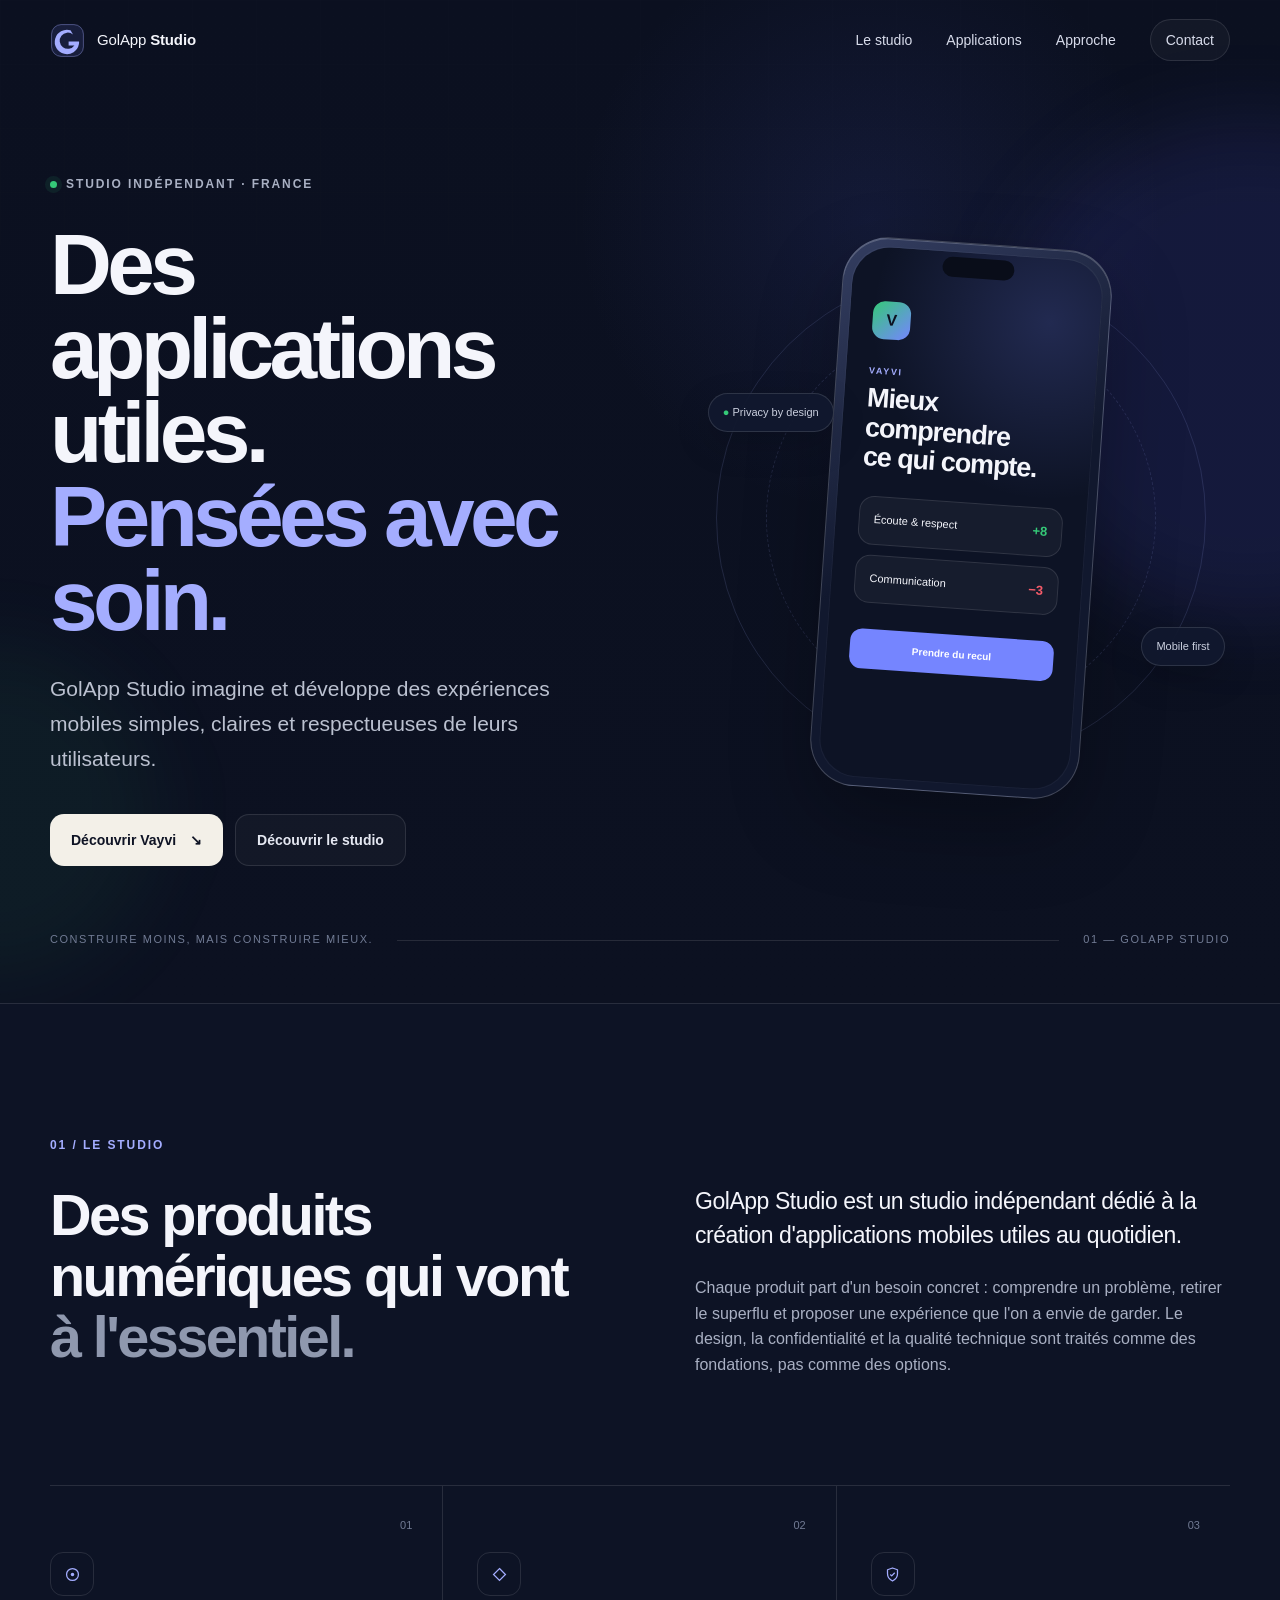
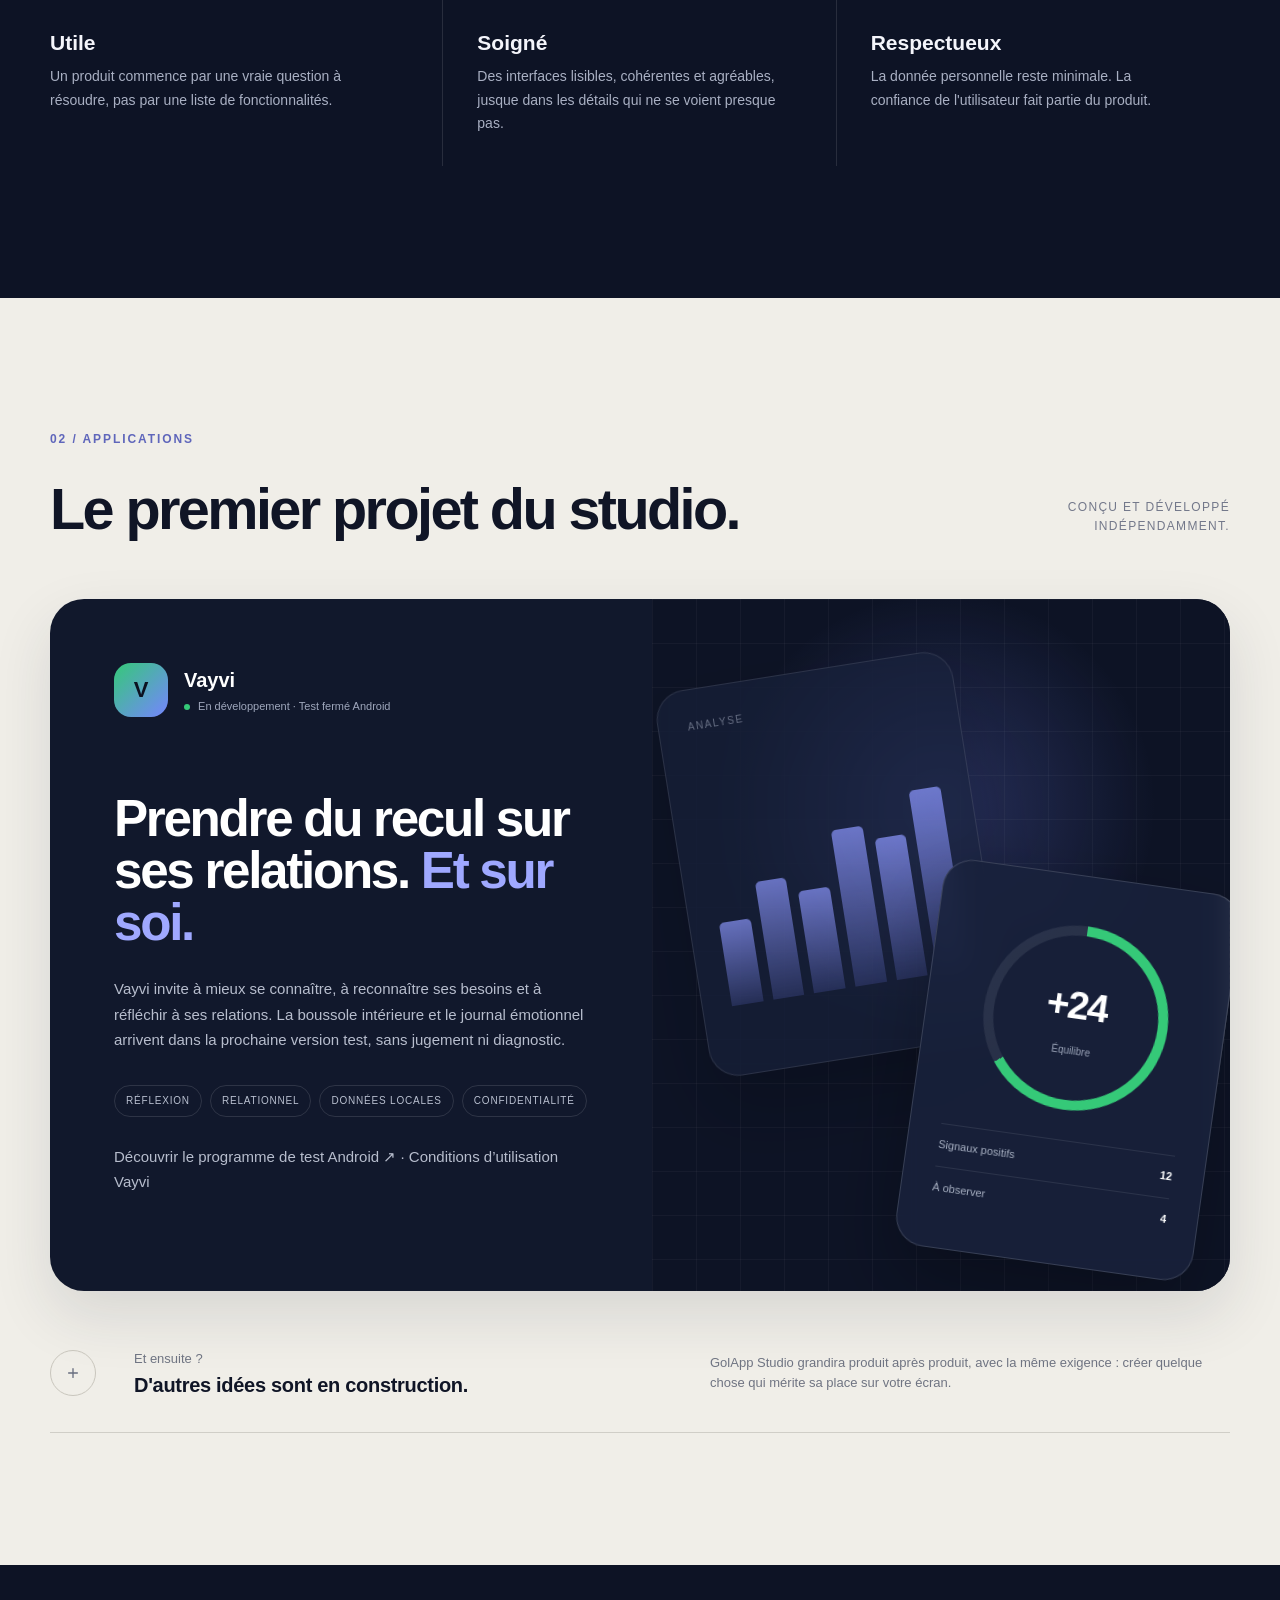
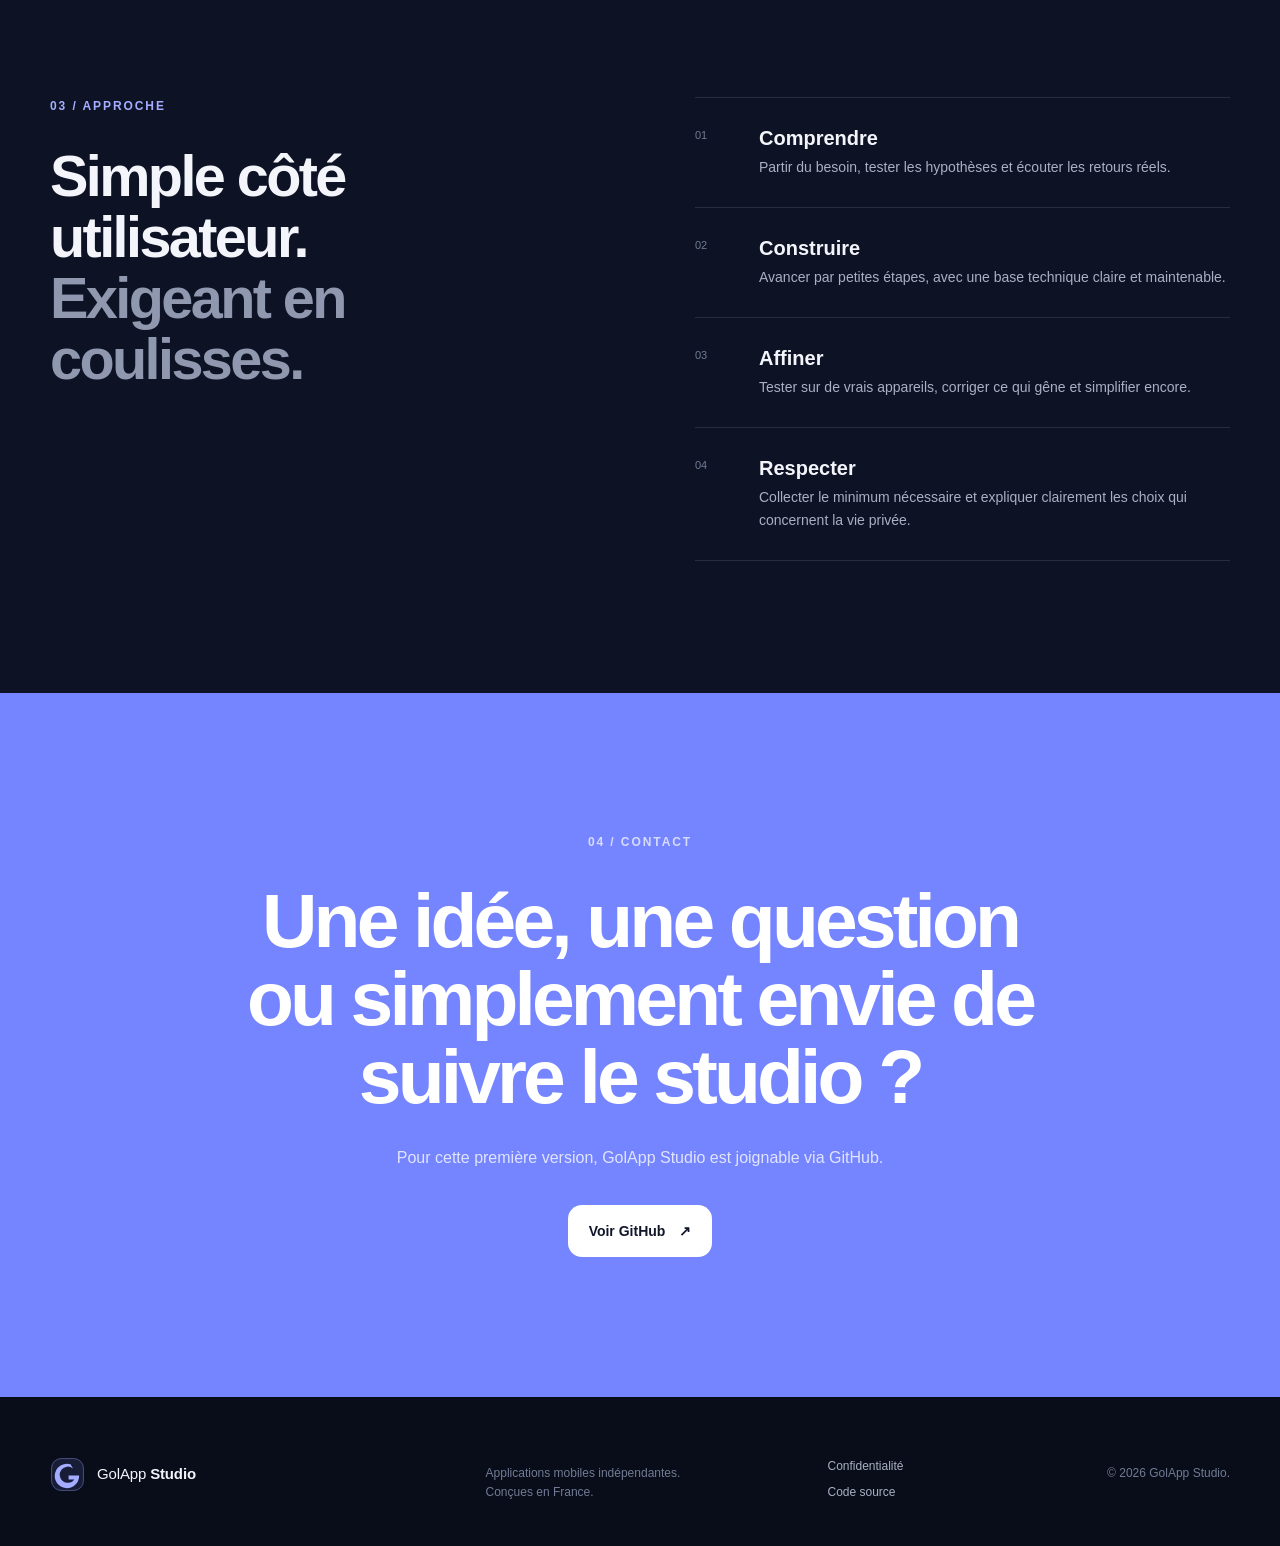
==== commit 9f7a9437: "docs(site): link Vayvi terms from studio app presentation" ====
--- a/index.html
+++ b/index.html
@@ -175,6 +175,8 @@
             </div>
             <p class="project-description">
               <a href="https://shamsgolap.github.io/vayvi-testing/" target="_blank" rel="noopener noreferrer">Découvrir le programme de test Android ↗</a>
+              <span aria-hidden="true"> · </span>
+              <a href="https://shamsgolap.github.io/vayvi-privacy/cgu.html" target="_blank" rel="noopener noreferrer">Conditions d’utilisation Vayvi</a>
             </p>
           </div>
 
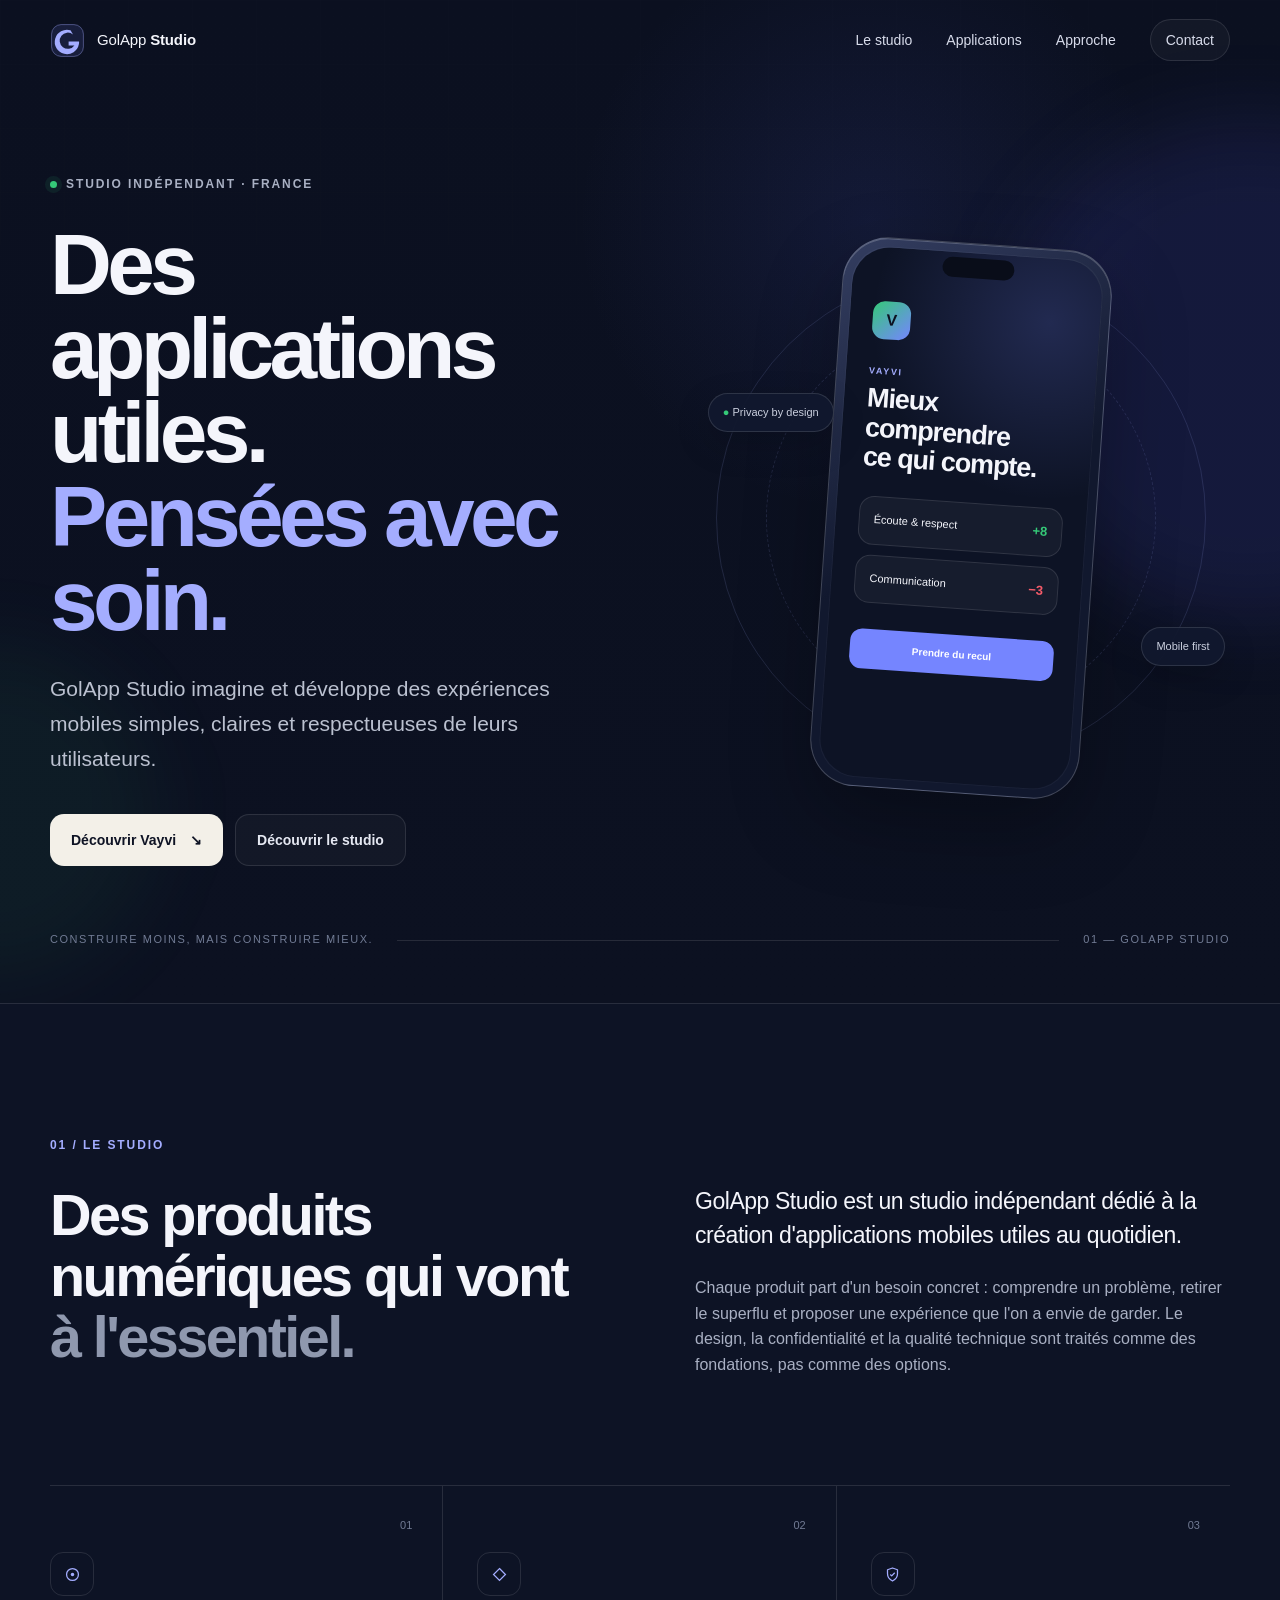
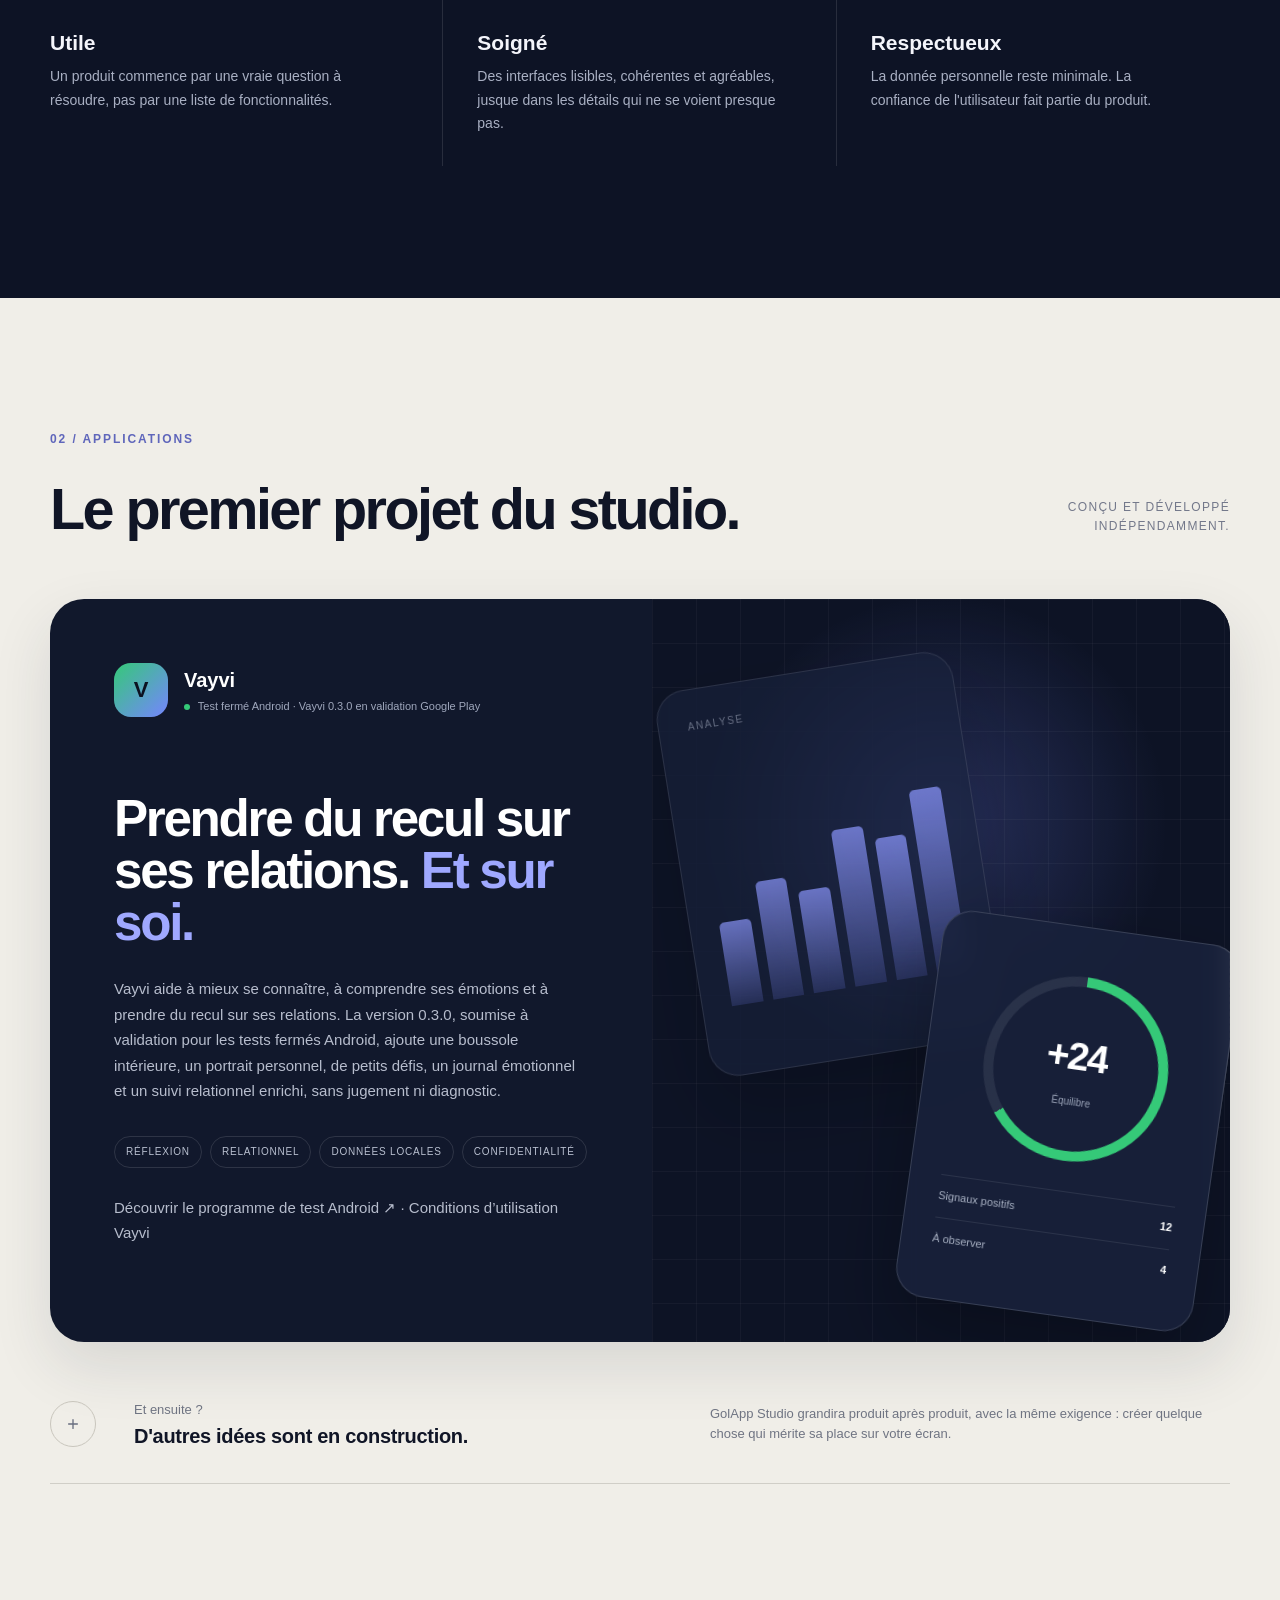
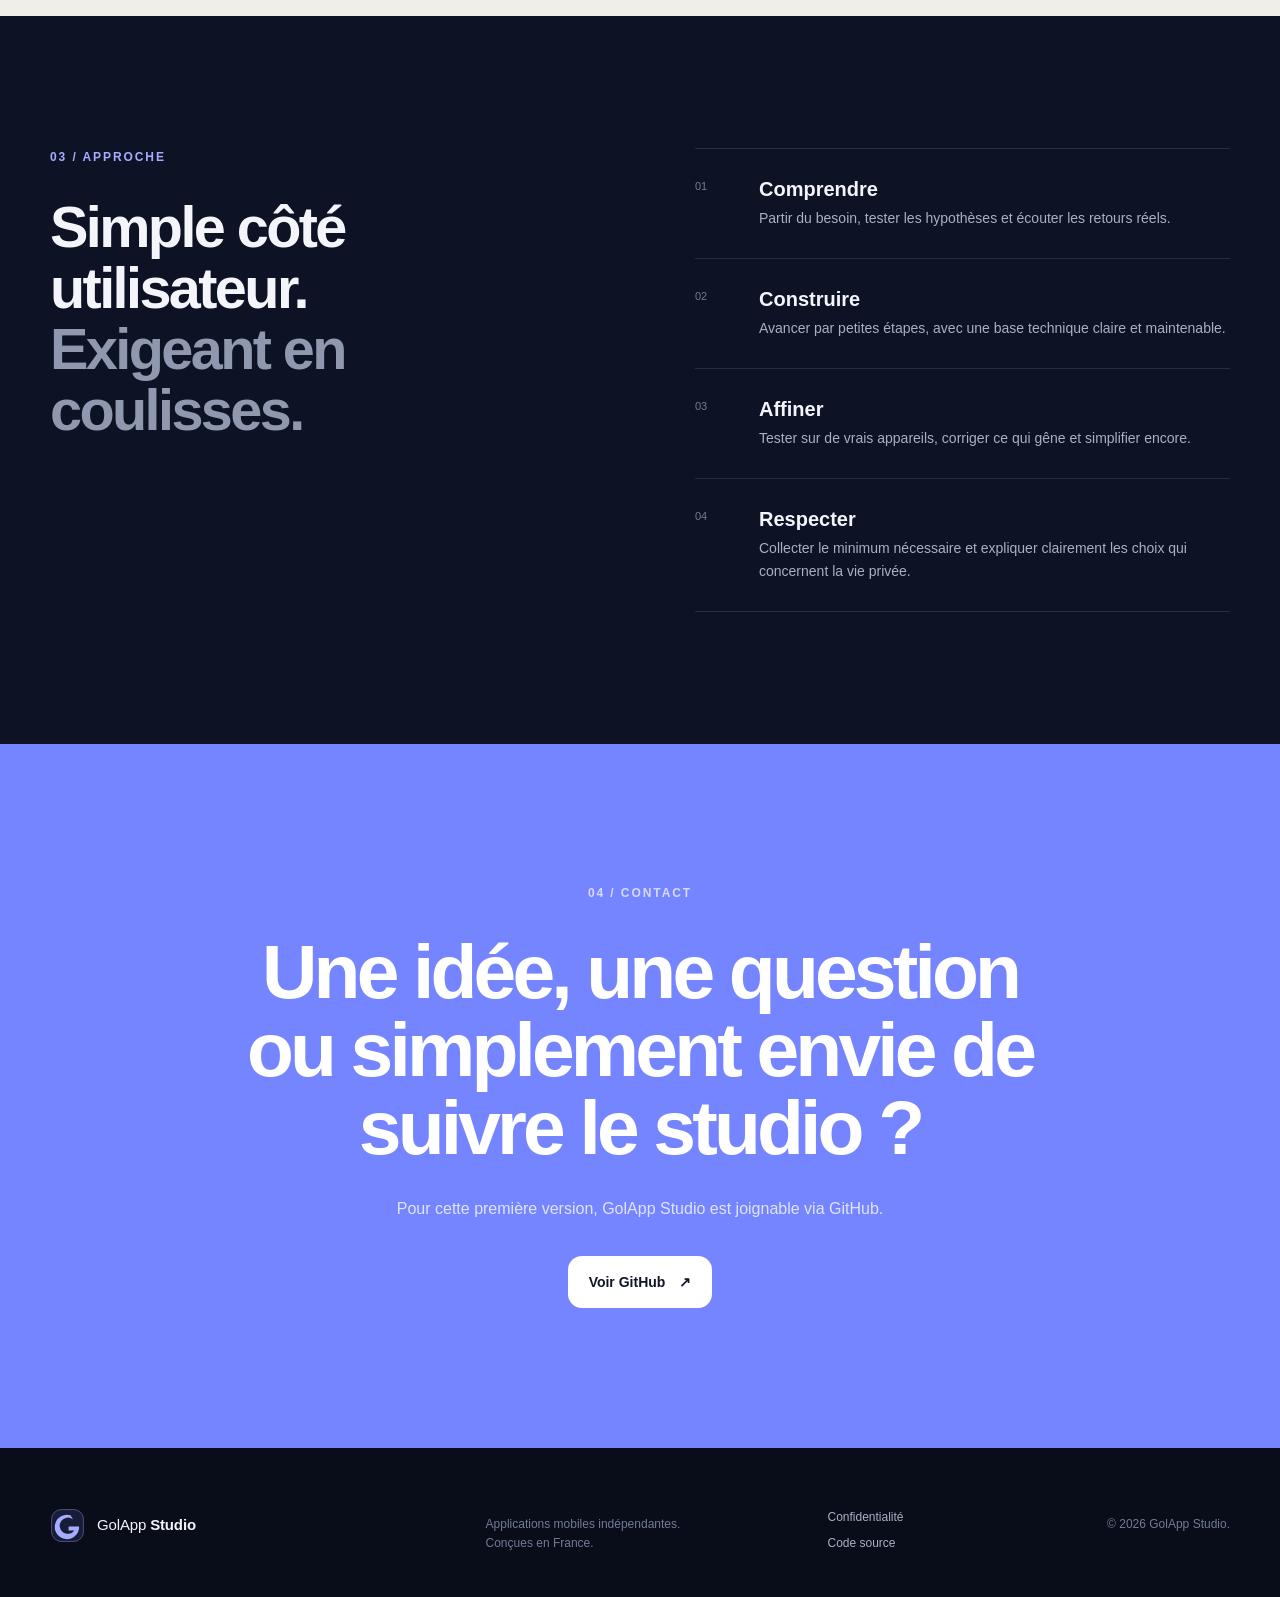
==== commit fd6e7193: "docs(vayvi): announce 0.3.0 closed-testing submission without implying publication" ====
--- a/index.html
+++ b/index.html
@@ -160,12 +160,12 @@
               <span class="app-icon" aria-hidden="true">V</span>
               <div>
                 <p class="project-name">Vayvi</p>
-                <p class="project-state"><span></span> En développement · Test fermé Android</p>
+                <p class="project-state"><span></span> Test fermé Android · Vayvi 0.3.0 en validation Google Play</p>
               </div>
             </div>
             <h3>Prendre du recul sur ses relations. <span>Et sur soi.</span></h3>
             <p class="project-description">
-              Vayvi invite à mieux se connaître, à reconnaître ses besoins et à réfléchir à ses relations. La boussole intérieure et le journal émotionnel arrivent dans la prochaine version test, sans jugement ni diagnostic.
+              Vayvi aide à mieux se connaître, à comprendre ses émotions et à prendre du recul sur ses relations. La version 0.3.0, soumise à validation pour les tests fermés Android, ajoute une boussole intérieure, un portrait personnel, de petits défis, un journal émotionnel et un suivi relationnel enrichi, sans jugement ni diagnostic.
             </p>
             <div class="tag-row" aria-label="Caractéristiques de Vayvi">
               <span>Réflexion</span>
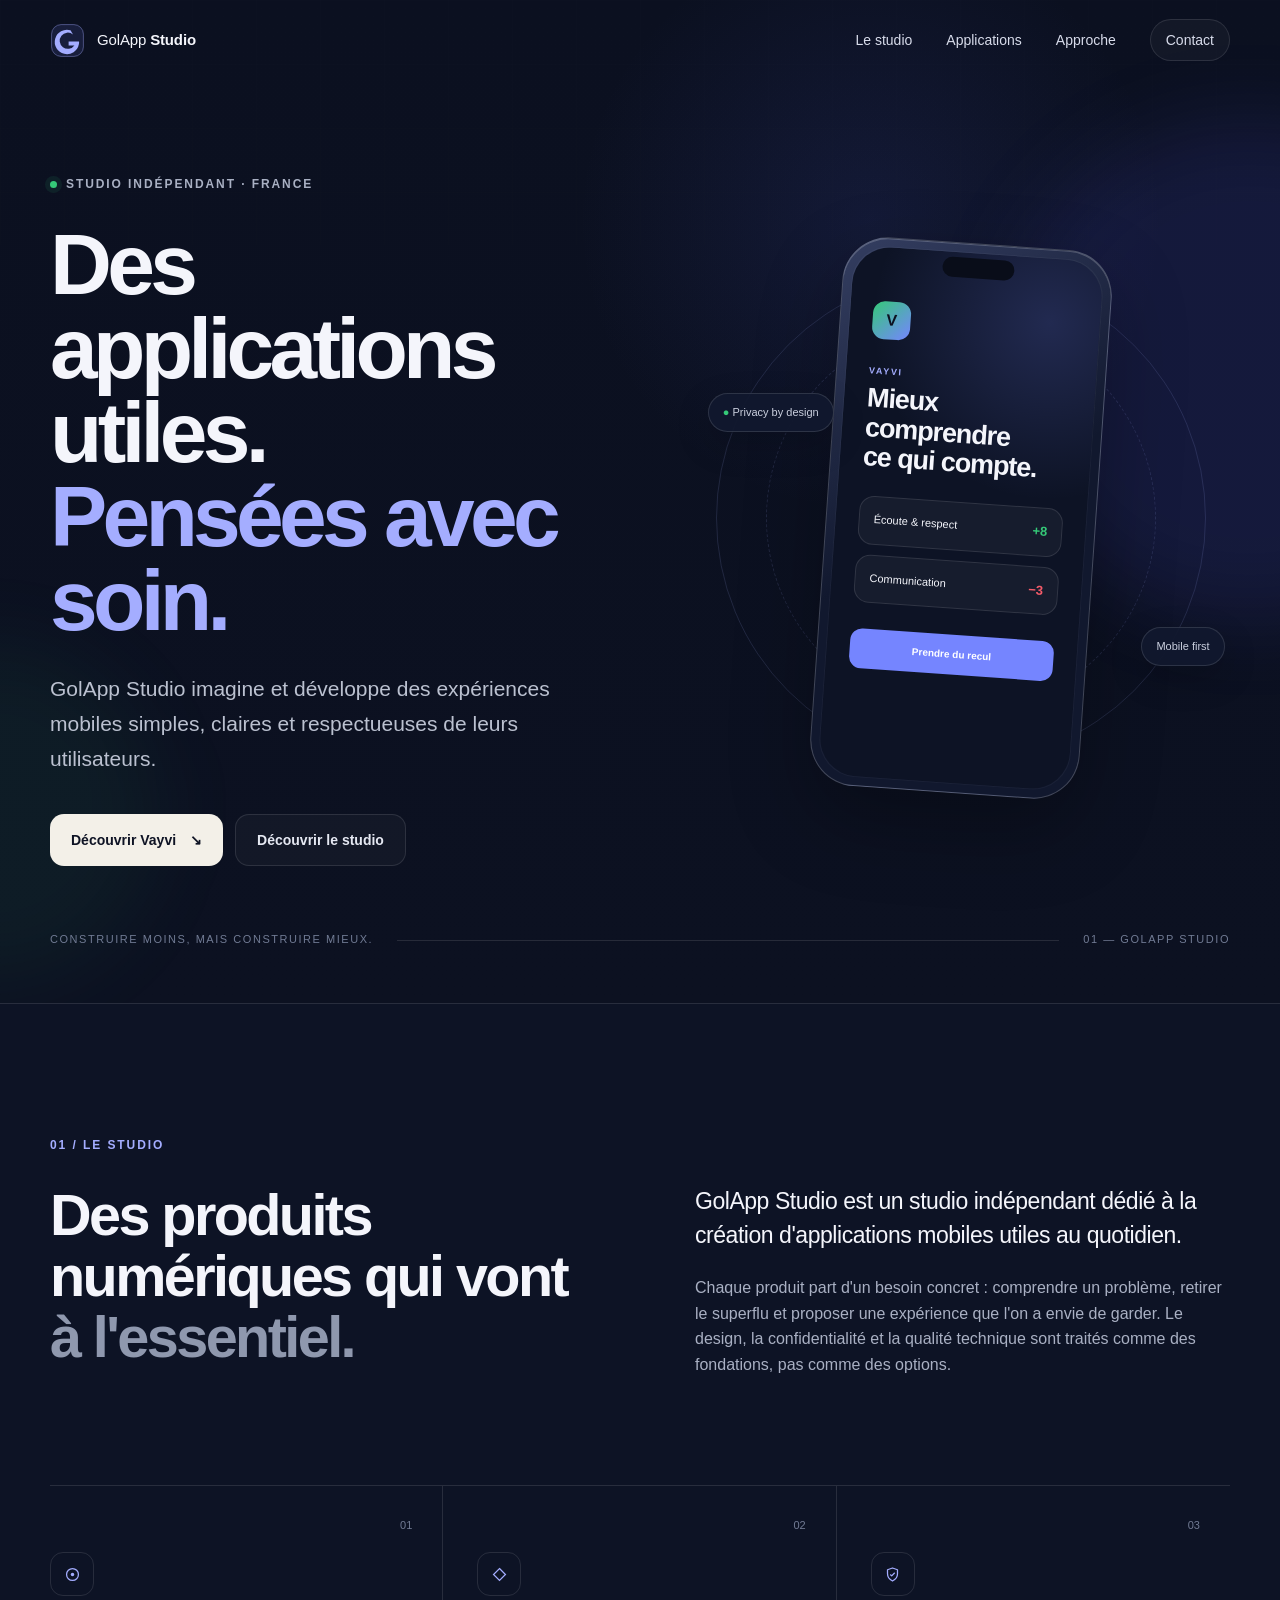
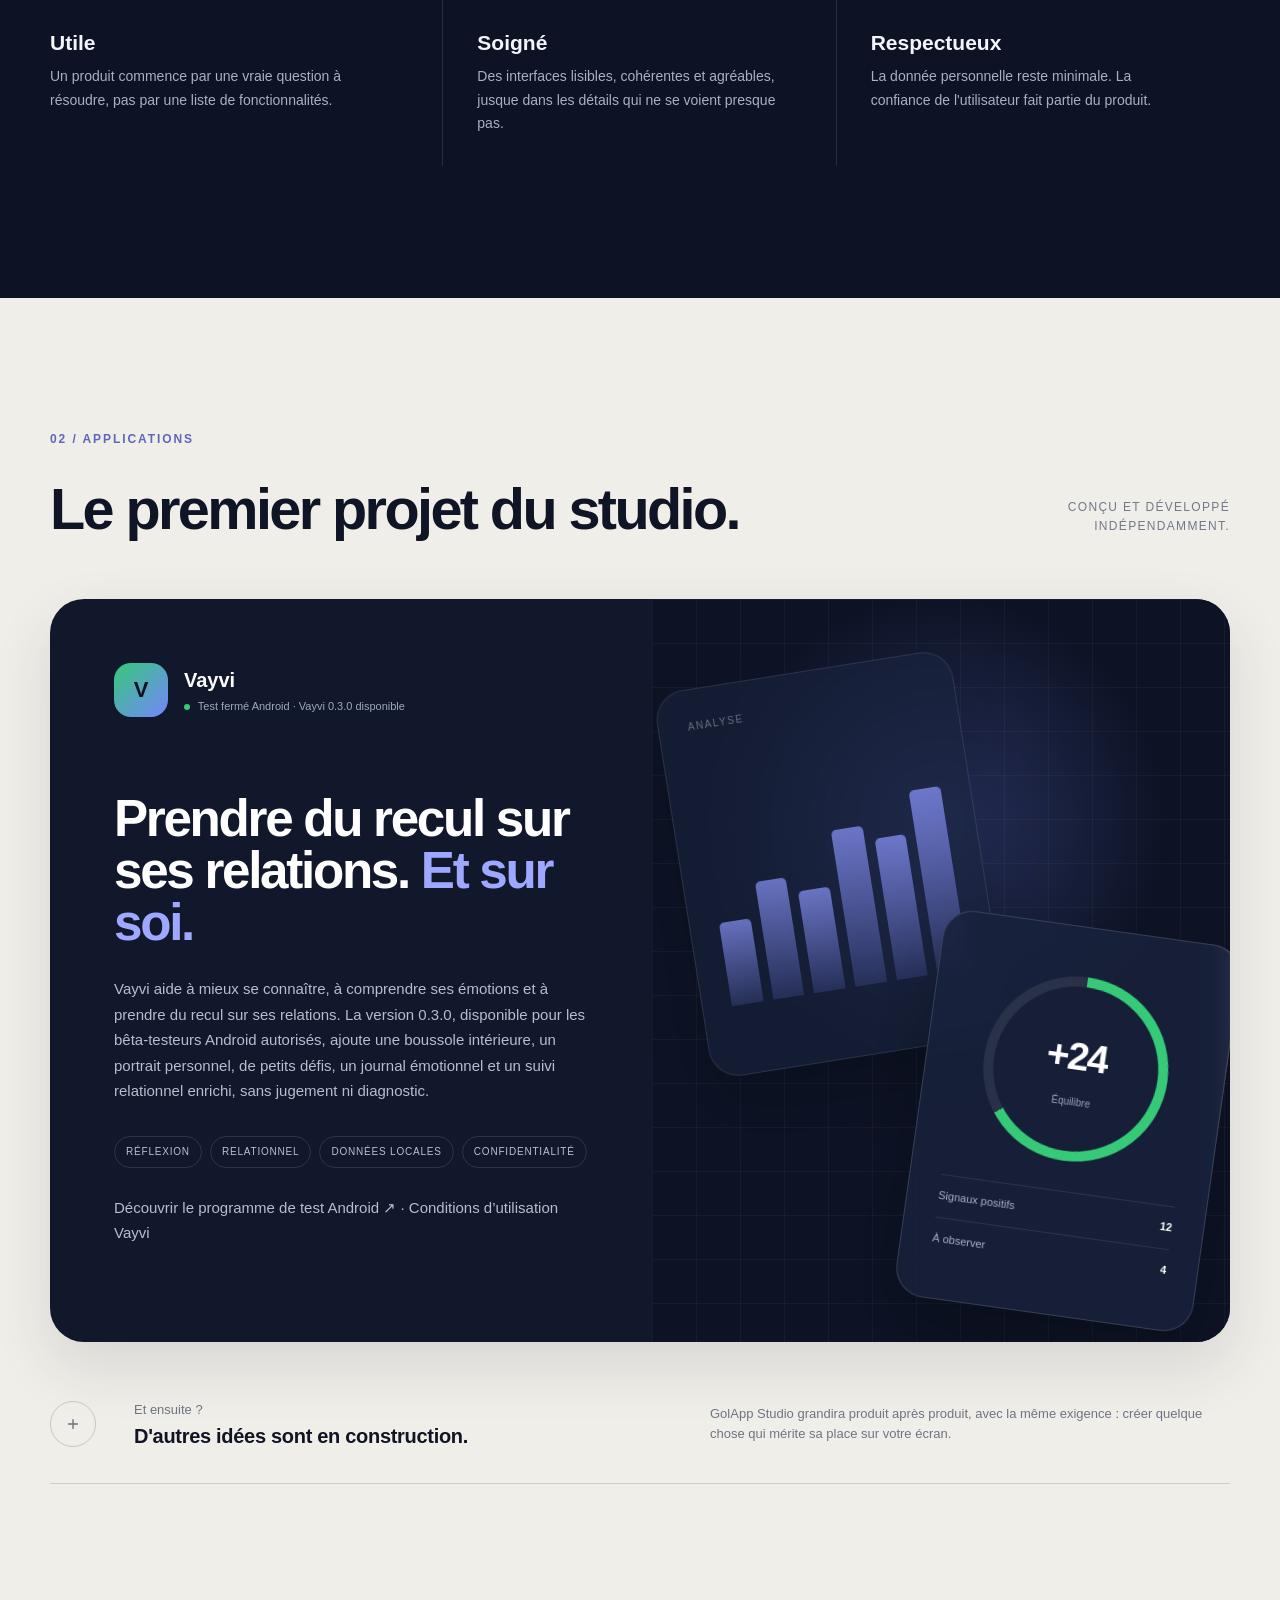
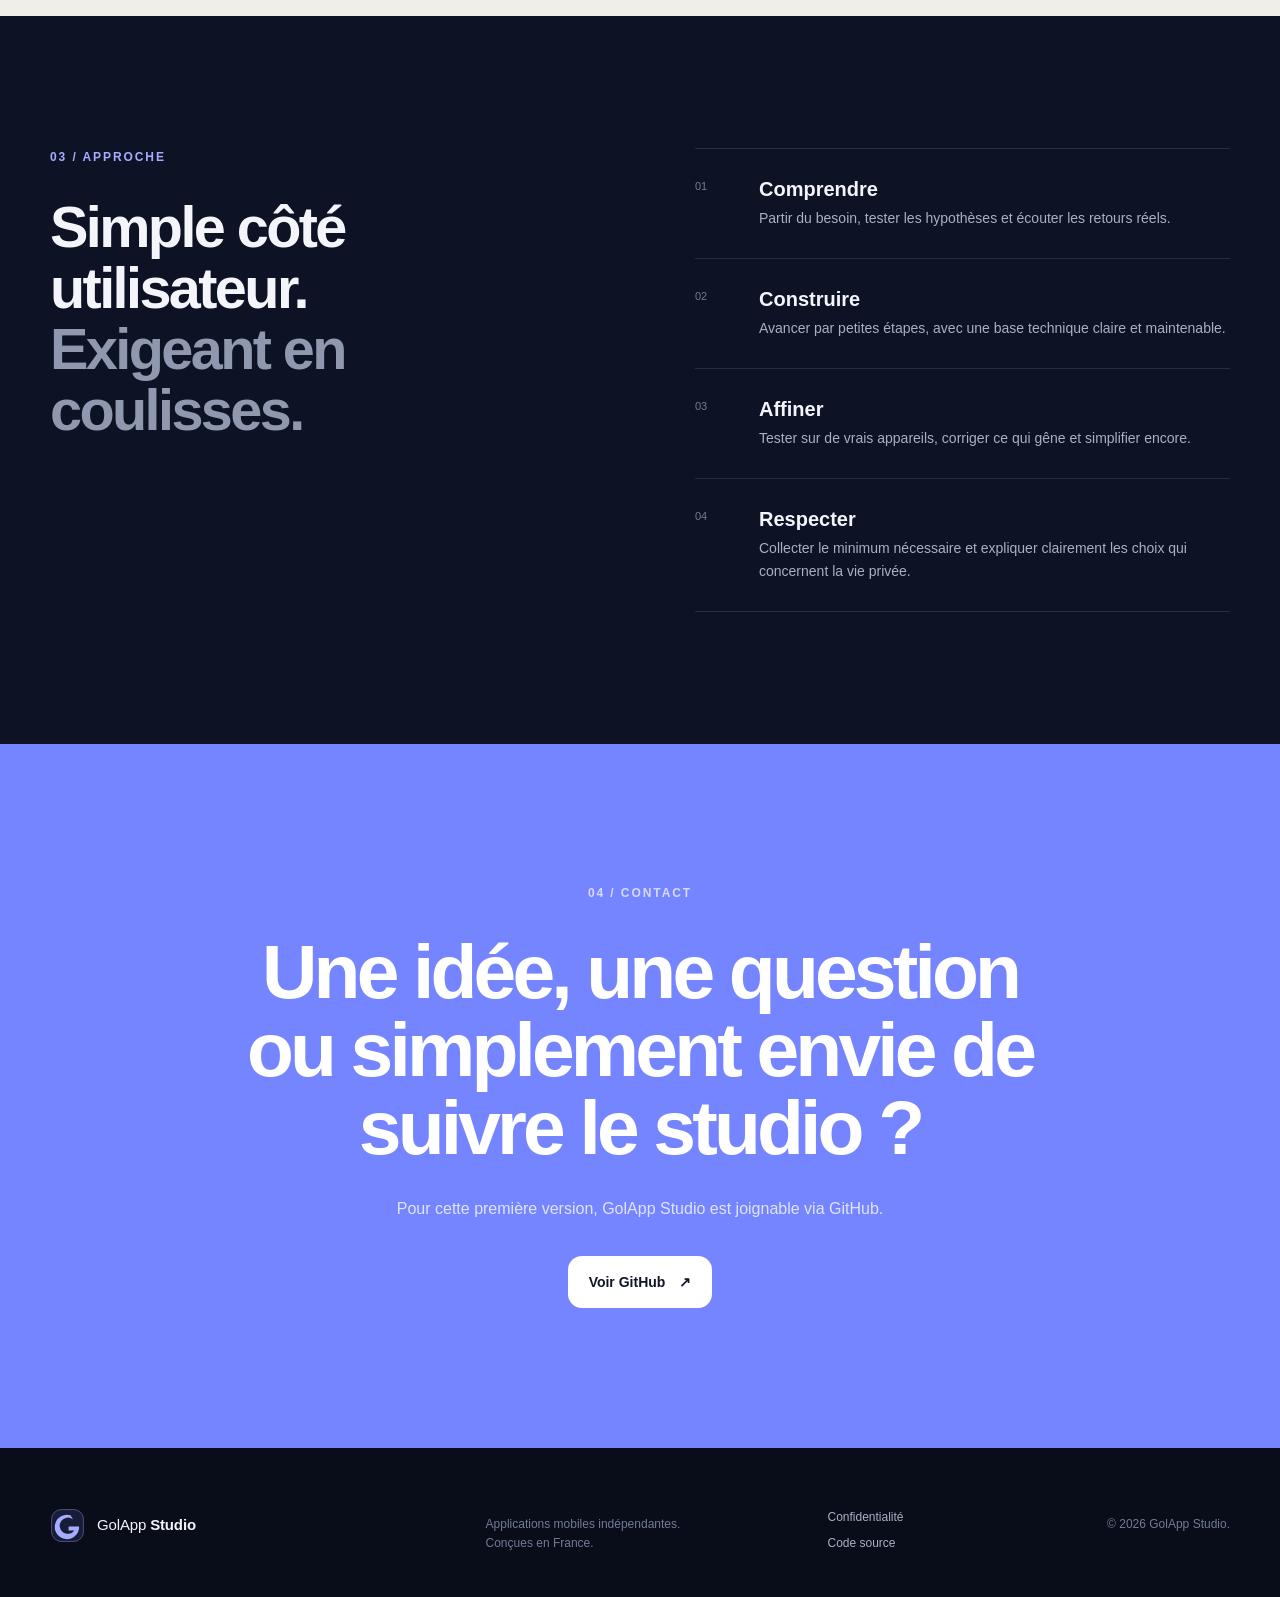
==== commit 332fa275: "docs(vayvi): reflect 0.3.0 availability in closed Play testing" ====
--- a/index.html
+++ b/index.html
@@ -160,12 +160,12 @@
               <span class="app-icon" aria-hidden="true">V</span>
               <div>
                 <p class="project-name">Vayvi</p>
-                <p class="project-state"><span></span> Test fermé Android · Vayvi 0.3.0 en validation Google Play</p>
+                <p class="project-state"><span></span> Test fermé Android · Vayvi 0.3.0 disponible</p>
               </div>
             </div>
             <h3>Prendre du recul sur ses relations. <span>Et sur soi.</span></h3>
             <p class="project-description">
-              Vayvi aide à mieux se connaître, à comprendre ses émotions et à prendre du recul sur ses relations. La version 0.3.0, soumise à validation pour les tests fermés Android, ajoute une boussole intérieure, un portrait personnel, de petits défis, un journal émotionnel et un suivi relationnel enrichi, sans jugement ni diagnostic.
+              Vayvi aide à mieux se connaître, à comprendre ses émotions et à prendre du recul sur ses relations. La version 0.3.0, disponible pour les bêta-testeurs Android autorisés, ajoute une boussole intérieure, un portrait personnel, de petits défis, un journal émotionnel et un suivi relationnel enrichi, sans jugement ni diagnostic.
             </p>
             <div class="tag-row" aria-label="Caractéristiques de Vayvi">
               <span>Réflexion</span>
